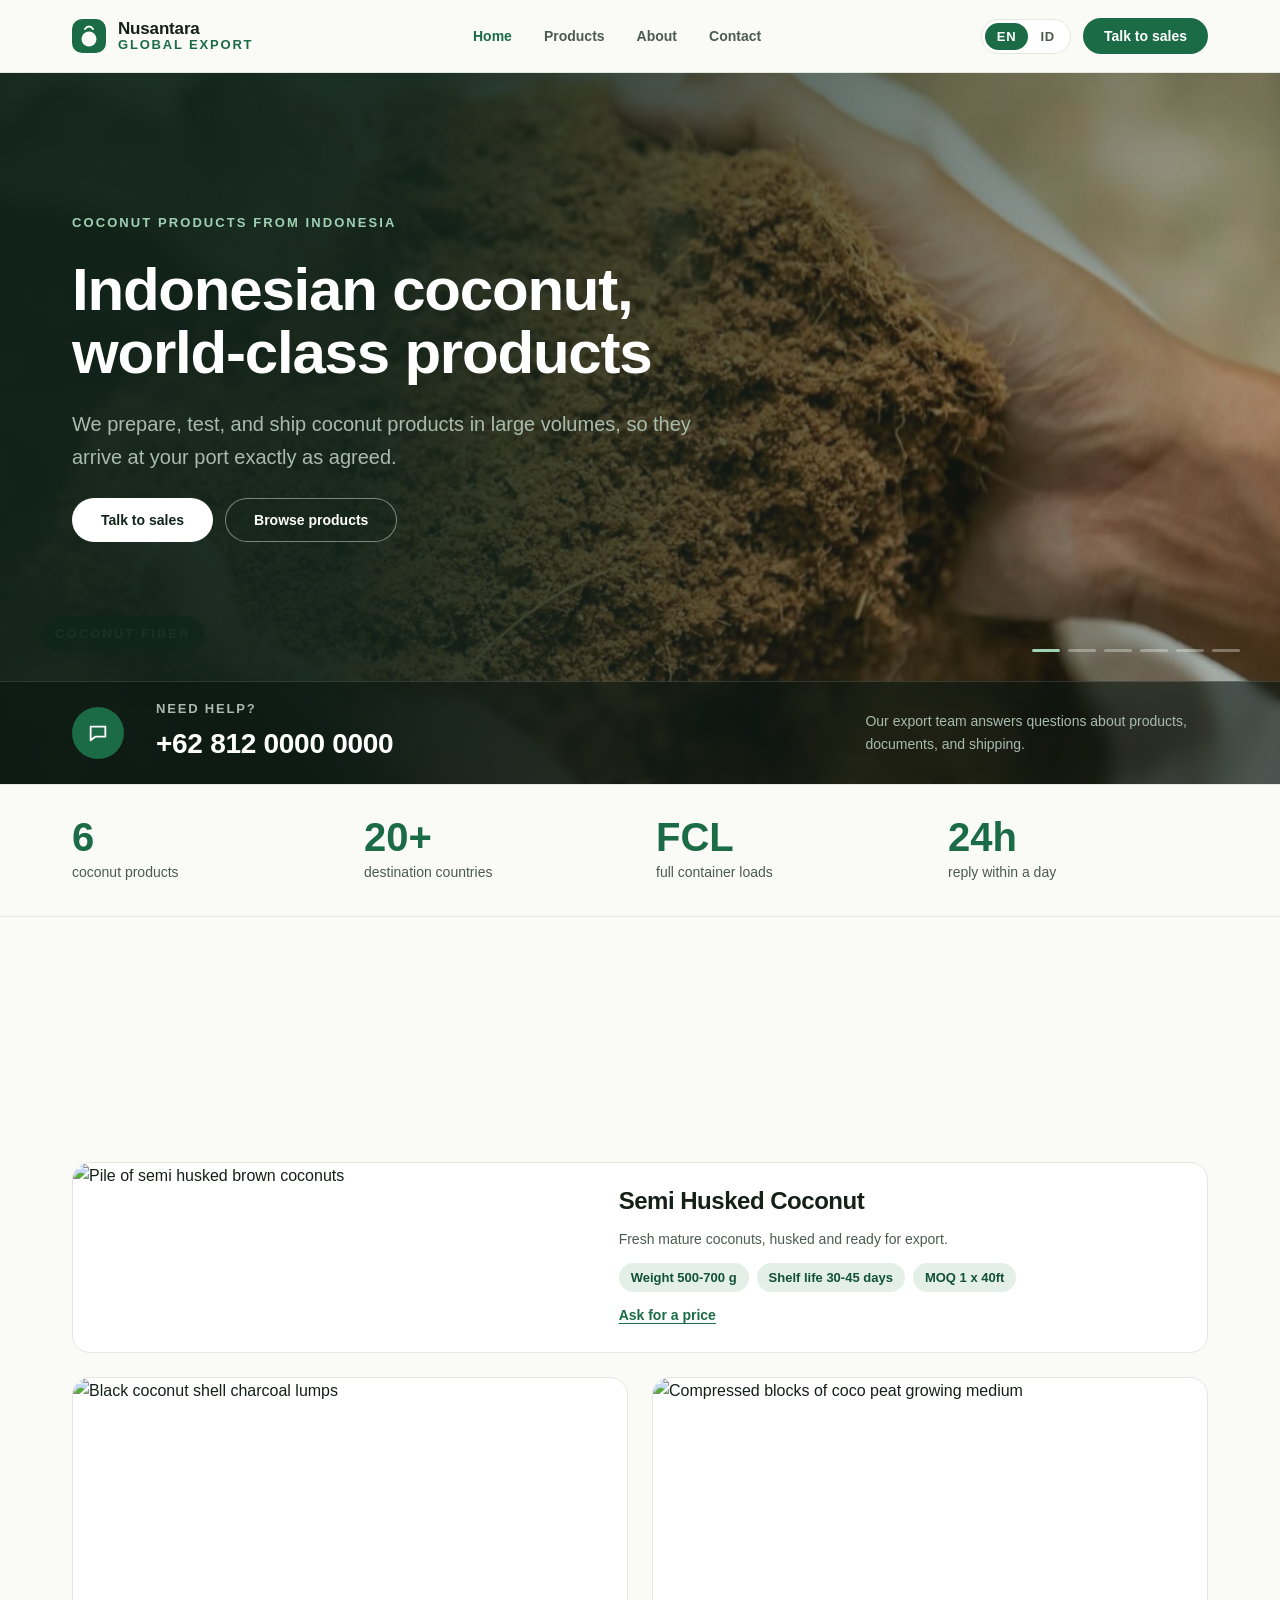
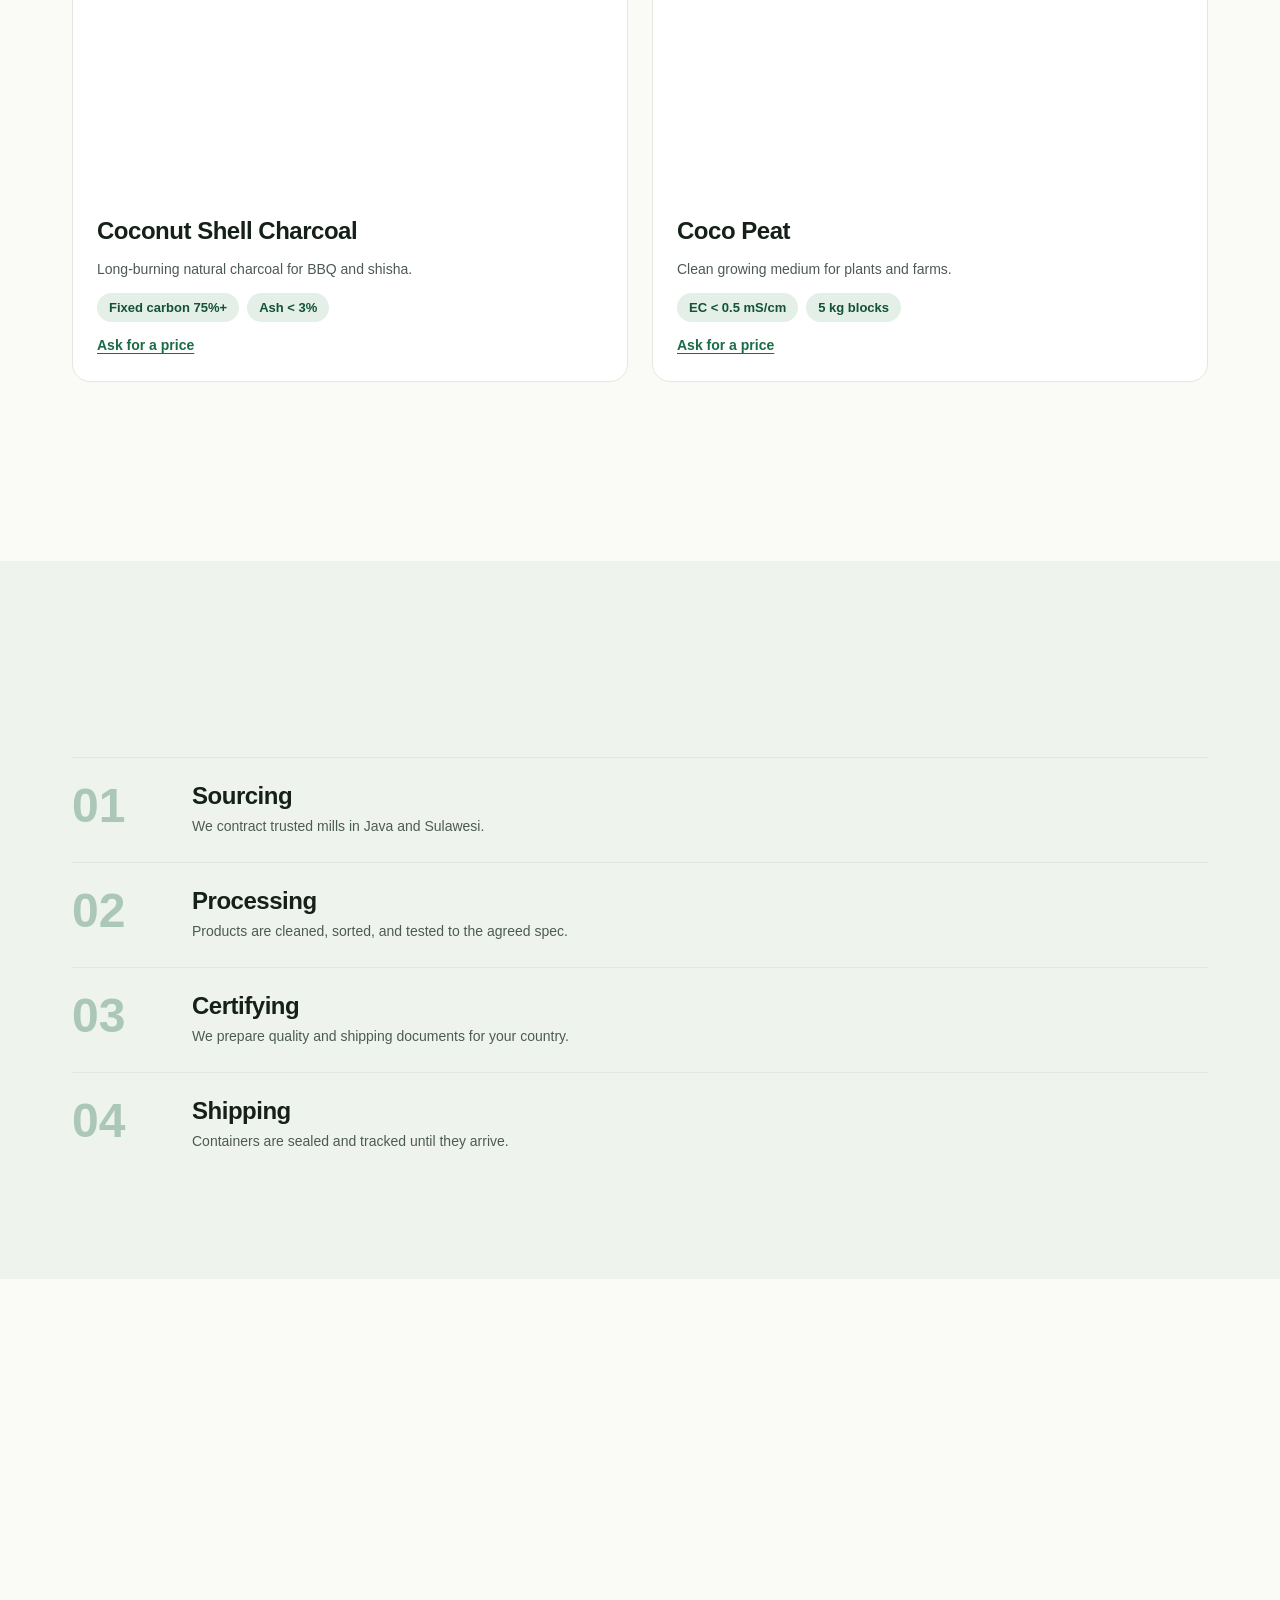
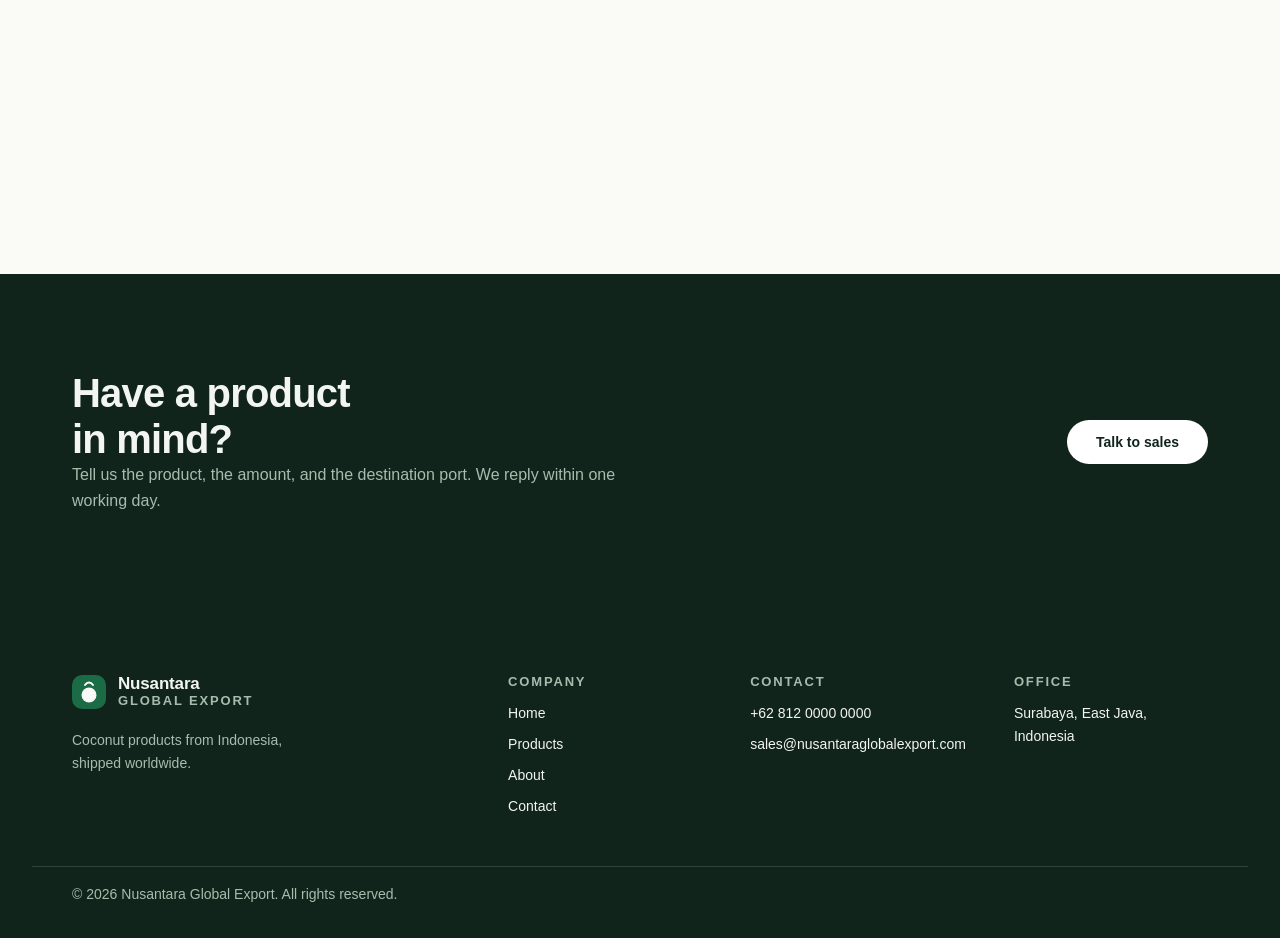
==== index.html @ faa7cdc7 "Initial commit: Nusantara Global Export company profile website" ====
<!DOCTYPE html>
<html lang="en">
<head>
  <meta charset="UTF-8">
  <meta name="viewport" content="width=device-width, initial-scale=1">
  <meta http-equiv="Content-Security-Policy" content="default-src 'self'; script-src 'self'; style-src 'self' https://fonts.googleapis.com; font-src https://fonts.gstatic.com; img-src 'self' https://picsum.photos https://fastly.picsum.photos data:; connect-src 'none'; object-src 'none'; base-uri 'self'; form-action 'self' https://wa.me">
  <meta name="description" content="Coconut products from Indonesia: semi husked coconut, mature coconut, copra, shell charcoal, coco peat, and coco fiber. Complete export documents, shipped worldwide.">
  <meta name="theme-color" content="#FAFAF7">
  <meta property="og:title" content="Nusantara Global Export">
  <meta property="og:description" content="Indonesian coconut products, exported at industrial scale.">
  <meta property="og:type" content="website">
  <!-- TODO: ganti domain asli saat go-live -->
  <link rel="canonical" href="https://www.nusantaraglobalexport.com/">
  <link rel="icon" type="image/svg+xml" href="assets/favicon.svg">
  <link rel="preconnect" href="https://fonts.googleapis.com">
  <link rel="preconnect" href="https://fonts.gstatic.com" crossorigin>
  <!-- TODO: self-host font untuk produksi komersial -->
  <link rel="stylesheet" href="https://fonts.googleapis.com/css2?family=Manrope:wght@400;500;600;700&family=Outfit:wght@600;700&display=swap">
  <link rel="stylesheet" href="css/style.css">
  <title>Nusantara Global Export - Coconut Products, Exported at Scale</title>
  <script defer src="js/hero-slideshow.js"></script>
</head>
<body data-page="index">
  <a class="skip-link" href="#main" data-i18n="nav.skip">Skip to content</a>

  <header class="site-header">
    <div class="container site-header__inner">
      <a class="brand" href="index.html" aria-label="Nusantara Global Export, home">
        <svg class="brand__mark" width="34" height="34" viewBox="0 0 34 34" fill="none" aria-hidden="true" focusable="false">
          <rect width="34" height="34" rx="10" fill="#1B6B47"/>
          <circle cx="17" cy="20" r="7.5" fill="#FAFAF7"/>
          <path d="M13 10c2.2-3.2 5.8-3.2 8 0" stroke="#FAFAF7" stroke-width="2" stroke-linecap="round"/>
        </svg>
        <span class="brand__name">Nusantara<span>Global Export</span></span>
      </a>

      <nav class="site-nav" aria-label="Main">
        <ul class="site-nav__list" role="list">
          <li><a class="site-nav__link" href="index.html" aria-current="page" data-i18n="nav.home">Home</a></li>
          <li><a class="site-nav__link" href="products.html" data-i18n="nav.products">Products</a></li>
          <li><a class="site-nav__link" href="about.html" data-i18n="nav.about">About</a></li>
          <li><a class="site-nav__link" href="contact.html" data-i18n="nav.contact">Contact</a></li>
        </ul>
      </nav>

      <div class="site-header__actions">
        <div class="lang-toggle" role="group" data-i18n-attr="aria-label:nav.langLabel" aria-label="Switch language">
          <button type="button" class="lang-toggle__btn" data-lang="en" lang="en" aria-pressed="true">EN</button>
          <button type="button" class="lang-toggle__btn" data-lang="id" lang="id" aria-pressed="false">ID</button>
        </div>
        <!-- TODO: ganti nomor WhatsApp asli, termasuk di js/main.js (WA_NUMBER) -->
        <a class="btn btn--primary btn--small site-header__cta" href="https://wa.me/6281200000000?text=Hello%20Nusantara%20Global%20Export%2C%20I%20would%20like%20to%20discuss%20a%20bulk%20order." target="_blank" rel="noopener noreferrer" data-i18n="nav.cta">Talk to sales</a>
        <button type="button" class="nav-toggle" aria-expanded="false" aria-controls="mobile-nav">
          <span class="visually-hidden">Menu</span>
          <span class="nav-toggle__bar" aria-hidden="true"></span>
          <span class="nav-toggle__bar" aria-hidden="true"></span>
          <span class="nav-toggle__bar" aria-hidden="true"></span>
        </button>
      </div>
    </div>

    <nav class="site-nav--mobile" id="mobile-nav" aria-label="Main">
      <div class="container">
        <ul class="site-nav__list" role="list">
          <li><a class="site-nav__link" href="index.html" aria-current="page" data-i18n="nav.home">Home</a></li>
          <li><a class="site-nav__link" href="products.html" data-i18n="nav.products">Products</a></li>
          <li><a class="site-nav__link" href="about.html" data-i18n="nav.about">About</a></li>
          <li><a class="site-nav__link" href="contact.html" data-i18n="nav.contact">Contact</a></li>
        </ul>
        <a class="btn btn--primary" href="https://wa.me/6281200000000?text=Hello%20Nusantara%20Global%20Export%2C%20I%20would%20like%20to%20discuss%20a%20bulk%20order." target="_blank" rel="noopener noreferrer" data-i18n="nav.cta">Talk to sales</a>
      </div>
    </nav>
  </header>

  <main id="main">
    <section class="hero hero--dark">
      <div class="hero__slideshow" aria-roledescription="carousel" aria-label="Product showcase">
        <div class="hero__slideshow-track">
          <div class="hero__slide is-active" role="group" aria-roledescription="slide" aria-label="1 of 6">
            <img src="assets/hero/slide-1-cocofiber.jpg" width="1600" height="900" alt="Coconut fiber held in two hands" fetchpriority="high" decoding="async">
            <span class="hero__slide-caption" data-i18n="home.hero.slide1Caption">Coconut fiber</span>
          </div>
          <div class="hero__slide" role="group" aria-roledescription="slide" aria-label="2 of 6" aria-hidden="true">
            <img src="assets/hero/slide-2-bales.jpg" width="1600" height="900" alt="Bales of coconut fiber stacked" loading="lazy" decoding="async">
            <span class="hero__slide-caption" data-i18n="home.hero.slide2Caption">Coco fiber bales</span>
          </div>
          <div class="hero__slide" role="group" aria-roledescription="slide" aria-label="3 of 6" aria-hidden="true">
            <img src="assets/hero/slide-3-charcoal.jpg" width="1600" height="900" alt="Coconut shell charcoal pieces" loading="lazy" decoding="async">
            <span class="hero__slide-caption" data-i18n="home.hero.slide3Caption">Shell charcoal</span>
          </div>
          <div class="hero__slide" role="group" aria-roledescription="slide" aria-label="4 of 6" aria-hidden="true">
            <img src="assets/hero/slide-4-semi-husked.jpg" width="1600" height="900" alt="Semi husked coconuts in a pile" loading="lazy" decoding="async">
            <span class="hero__slide-caption" data-i18n="home.hero.slide4Caption">Semi husked coconut</span>
          </div>
          <div class="hero__slide" role="group" aria-roledescription="slide" aria-label="5 of 6" aria-hidden="true">
            <img src="assets/hero/slide-5-mature.jpg" width="1600" height="900" alt="Whole mature coconuts on a beach" loading="lazy" decoding="async">
            <span class="hero__slide-caption" data-i18n="home.hero.slide5Caption">Mature coconut</span>
          </div>
          <div class="hero__slide" role="group" aria-roledescription="slide" aria-label="6 of 6" aria-hidden="true">
            <img src="assets/hero/slide-6-copra.jpg" width="1600" height="900" alt="Copra, dried coconut meat" loading="lazy" decoding="async">
            <span class="hero__slide-caption" data-i18n="home.hero.slide6Caption">Copra</span>
          </div>
        </div>
        <div class="hero__slideshow-dots" role="tablist" aria-label="Choose slide">
          <button type="button" class="hero__dot is-active" role="tab" aria-selected="true" aria-label="Slide 1"></button>
          <button type="button" class="hero__dot" role="tab" aria-selected="false" aria-label="Slide 2"></button>
          <button type="button" class="hero__dot" role="tab" aria-selected="false" aria-label="Slide 3"></button>
          <button type="button" class="hero__dot" role="tab" aria-selected="false" aria-label="Slide 4"></button>
          <button type="button" class="hero__dot" role="tab" aria-selected="false" aria-label="Slide 5"></button>
          <button type="button" class="hero__dot" role="tab" aria-selected="false" aria-label="Slide 6"></button>
        </div>
      </div>
      <div class="container hero__inner">
        <div class="hero__content reveal">
          <p class="eyebrow" data-i18n="home.hero.eyebrow">Coconut products from Indonesia</p>
          <h1 class="hero__title" data-i18n="home.hero.h1">Indonesian coconut, world-class products</h1>
          <p class="hero__lead" data-i18n="home.hero.sub">We prepare, test, and ship coconut products in large volumes, so they arrive at your port exactly as agreed.</p>
          <div class="hero__actions">
            <!-- TODO: ganti nomor WhatsApp asli, termasuk di js/main.js (WA_NUMBER) -->
            <a class="btn btn--light" href="https://wa.me/6281200000000?text=Hello%20Nusantara%20Global%20Export%2C%20I%20would%20like%20to%20discuss%20a%20bulk%20order." target="_blank" rel="noopener noreferrer" data-i18n="home.hero.ctaPrimary">Talk to sales</a>
            <a class="btn btn--ghost-band" href="products.html" data-i18n="home.hero.ctaSecondary">Browse products</a>
          </div>
        </div>
      </div>
      <div class="hero__support">
        <div class="container hero__support-inner">
          <span class="hero__support-icon" aria-hidden="true">
            <svg width="22" height="22" viewBox="0 0 24 24" fill="none" focusable="false"><path d="M4 5h16v11H9l-5 4V5z" stroke="currentColor" stroke-width="2" stroke-linejoin="round"/></svg>
          </span>
          <div class="hero__support-contact">
            <span class="hero__support-label" data-i18n="home.support.label">Need help?</span>
            <!-- TODO: nomor WhatsApp asli -->
            <a class="hero__support-number" href="https://wa.me/6281200000000" target="_blank" rel="noopener noreferrer">+62 812 0000 0000</a>
          </div>
          <p class="hero__support-desc" data-i18n="home.support.desc">Our export team answers questions about products, documents, and shipping.</p>
        </div>
      </div>
    </section>

    <section class="proof" aria-label="Company snapshot">
      <div class="container">
        <!-- mock: semua angka di bawah adalah placeholder, ganti dengan data asli -->
        <div class="proof__grid reveal-group">
          <div class="proof__item">
            <span class="proof__value" data-i18n="home.proof.value1">6</span>
            <span class="proof__label" data-i18n="home.proof.label1">coconut products</span>
          </div>
          <div class="proof__item">
            <span class="proof__value" data-i18n="home.proof.value2">20+</span>
            <span class="proof__label" data-i18n="home.proof.label2">destination countries</span>
          </div>
          <div class="proof__item">
            <span class="proof__value" data-i18n="home.proof.value3">FCL</span>
            <span class="proof__label" data-i18n="home.proof.label3">full container loads</span>
          </div>
          <div class="proof__item">
            <span class="proof__value" data-i18n="home.proof.value4">24h</span>
            <span class="proof__label" data-i18n="home.proof.label4">reply within a day</span>
          </div>
        </div>
      </div>
    </section>

    <section class="section">
      <div class="container">
        <div class="section__head reveal">
          <h2 data-i18n="home.products.h2">What we ship</h2>
          <p class="section__body" data-i18n="home.products.body">Six products today. More crops will follow as we onboard trusted suppliers.</p>
        </div>
        <div class="product-grid reveal-group">
          <article class="product-card product-card--feature">
            <!-- TODO: foto asli kelapa semi husked -->
            <img class="product-card__media" src="https://picsum.photos/seed/nusantara-semi-husked/1200/800" width="1200" height="800" alt="Pile of semi husked brown coconuts" loading="lazy" decoding="async">
            <div class="product-card__body">
              <h3 data-i18n="products.semihusk.name">Semi Husked Coconut</h3>
              <p class="product-card__desc" data-i18n="products.semihusk.desc">Fresh mature coconuts, husked and ready for export.</p>
              <ul class="product-card__specs" role="list">
                <li class="chip">Weight 500-700 g</li>
                <li class="chip">Shelf life 30-45 days</li>
                <!-- mock: MOQ placeholder -->
                <li class="chip">MOQ 1 x 40ft</li>
              </ul>
              <a class="product-card__link" href="contact.html?product=Semi%20Husked%20Coconut" data-i18n="products.card.cta">Ask for a price</a>
            </div>
          </article>

          <article class="product-card">
            <!-- TODO: foto asli arang batok kelapa -->
            <img class="product-card__media" src="https://picsum.photos/seed/nusantara-charcoal/800/600" width="800" height="600" alt="Black coconut shell charcoal lumps" loading="lazy" decoding="async">
            <div class="product-card__body">
              <h3 data-i18n="products.charcoal.name">Coconut Shell Charcoal</h3>
              <p class="product-card__desc" data-i18n="products.charcoal.desc">Long-burning natural charcoal for BBQ and shisha.</p>
              <ul class="product-card__specs" role="list">
                <li class="chip">Fixed carbon 75%+</li>
                <li class="chip">Ash &lt; 3%</li>
              </ul>
              <a class="product-card__link" href="contact.html?product=Coconut%20Shell%20Charcoal" data-i18n="products.card.cta">Ask for a price</a>
            </div>
          </article>

          <article class="product-card">
            <!-- TODO: foto asli coco peat -->
            <img class="product-card__media" src="https://picsum.photos/seed/nusantara-cocopeat/800/600" width="800" height="600" alt="Compressed blocks of coco peat growing medium" loading="lazy" decoding="async">
            <div class="product-card__body">
              <h3 data-i18n="products.cocopeat.name">Coco Peat</h3>
              <p class="product-card__desc" data-i18n="products.cocopeat.desc">Clean growing medium for plants and farms.</p>
              <ul class="product-card__specs" role="list">
                <li class="chip">EC &lt; 0.5 mS/cm</li>
                <li class="chip">5 kg blocks</li>
              </ul>
              <a class="product-card__link" href="contact.html?product=Coco%20Peat" data-i18n="products.card.cta">Ask for a price</a>
            </div>
          </article>
        </div>
        <div class="section__foot reveal">
          <a class="btn btn--ghost" href="products.html" data-i18n="home.products.link">See full catalog</a>
        </div>
      </div>
    </section>

    <section class="section section--tint">
      <div class="container">
        <div class="section__head reveal">
          <h2 data-i18n="home.process.h2">How your order reaches you</h2>
        </div>
        <ol class="steps reveal-group" role="list">
          <li class="steps__item">
            <span class="steps__num" aria-hidden="true">01</span>
            <div>
              <h3 class="steps__title" data-i18n="home.process.s1t">Sourcing</h3>
              <p class="steps__desc" data-i18n="home.process.s1d">We contract trusted mills in Java and Sulawesi.</p>
            </div>
          </li>
          <li class="steps__item">
            <span class="steps__num" aria-hidden="true">02</span>
            <div>
              <h3 class="steps__title" data-i18n="home.process.s2t">Processing</h3>
              <p class="steps__desc" data-i18n="home.process.s2d">Products are cleaned, sorted, and tested to the agreed spec.</p>
            </div>
          </li>
          <li class="steps__item">
            <span class="steps__num" aria-hidden="true">03</span>
            <div>
              <h3 class="steps__title" data-i18n="home.process.s3t">Certifying</h3>
              <p class="steps__desc" data-i18n="home.process.s3d">We prepare quality and shipping documents for your country.</p>
            </div>
          </li>
          <li class="steps__item">
            <span class="steps__num" aria-hidden="true">04</span>
            <div>
              <h3 class="steps__title" data-i18n="home.process.s4t">Shipping</h3>
              <p class="steps__desc" data-i18n="home.process.s4d">Containers are sealed and tracked until they arrive.</p>
            </div>
          </li>
        </ol>
      </div>
    </section>

    <section class="section">
      <div class="container split">
        <div class="split__content reveal">
          <h2 data-i18n="home.quality.h2">Quality you can check</h2>
          <p class="section__body" data-i18n="home.quality.body">Every shipment comes with a test certificate. You may send an inspector, such as SGS, before we load.</p>
          <ul class="checklist" role="list">
            <li class="checklist__item">
              <svg class="checklist__icon" width="18" height="18" viewBox="0 0 20 20" fill="none" aria-hidden="true" focusable="false"><path d="M4 10.5l4 4 8-9" stroke="currentColor" stroke-width="2" stroke-linecap="round" stroke-linejoin="round"/></svg>
              <span data-i18n="home.quality.c1">Test certificate for every shipment</span>
            </li>
            <li class="checklist__item">
              <svg class="checklist__icon" width="18" height="18" viewBox="0 0 20 20" fill="none" aria-hidden="true" focusable="false"><path d="M4 10.5l4 4 8-9" stroke="currentColor" stroke-width="2" stroke-linecap="round" stroke-linejoin="round"/></svg>
              <span data-i18n="home.quality.c2">Complete shipping documents</span>
            </li>
            <li class="checklist__item">
              <svg class="checklist__icon" width="18" height="18" viewBox="0 0 20 20" fill="none" aria-hidden="true" focusable="false"><path d="M4 10.5l4 4 8-9" stroke="currentColor" stroke-width="2" stroke-linecap="round" stroke-linejoin="round"/></svg>
              <span data-i18n="home.quality.c3">Inspection before loading, if you want it</span>
            </li>
            <li class="checklist__item">
              <svg class="checklist__icon" width="18" height="18" viewBox="0 0 20 20" fill="none" aria-hidden="true" focusable="false"><path d="M4 10.5l4 4 8-9" stroke="currentColor" stroke-width="2" stroke-linecap="round" stroke-linejoin="round"/></svg>
              <span data-i18n="home.quality.c4">Help with HS code (customs code)</span>
            </li>
          </ul>
        </div>
        <div class="split__media reveal">
          <!-- TODO: foto asli proses quality control / lab -->
          <img src="https://picsum.photos/seed/nusantara-quality/1200/900" width="1200" height="900" alt="Inspector checking product quality before loading" loading="lazy" decoding="async">
        </div>
      </div>
    </section>

    <section class="cta-band" aria-labelledby="cta-title">
      <div class="container cta-band__inner">
        <div>
          <h2 id="cta-title" data-i18n="cta.h2">Have a product in mind?</h2>
          <p data-i18n="cta.body">Tell us the product, the amount, and the destination port. We reply within one working day.</p>
        </div>
        <a class="btn btn--light" href="https://wa.me/6281200000000?text=Hello%20Nusantara%20Global%20Export%2C%20I%20would%20like%20to%20discuss%20a%20bulk%20order." target="_blank" rel="noopener noreferrer" data-i18n="cta.button">Talk to sales</a>
      </div>
    </section>
  </main>

  <footer class="site-footer">
    <div class="container site-footer__grid">
      <div class="site-footer__brand">
        <a class="brand" href="index.html" aria-label="Nusantara Global Export, home">
          <svg class="brand__mark" width="34" height="34" viewBox="0 0 34 34" fill="none" aria-hidden="true" focusable="false">
            <rect width="34" height="34" rx="10" fill="#1B6B47"/>
            <circle cx="17" cy="20" r="7.5" fill="#FAFAF7"/>
            <path d="M13 10c2.2-3.2 5.8-3.2 8 0" stroke="#FAFAF7" stroke-width="2" stroke-linecap="round"/>
          </svg>
          <span class="brand__name">Nusantara<span>Global Export</span></span>
        </a>
        <p data-i18n="footer.tagline">Coconut products from Indonesia, shipped worldwide.</p>
      </div>
      <nav aria-labelledby="footer-company">
        <h2 class="site-footer__title" id="footer-company" data-i18n="footer.company">Company</h2>
        <ul class="site-footer__list" role="list">
          <li><a href="index.html" data-i18n="nav.home">Home</a></li>
          <li><a href="products.html" data-i18n="nav.products">Products</a></li>
          <li><a href="about.html" data-i18n="nav.about">About</a></li>
          <li><a href="contact.html" data-i18n="nav.contact">Contact</a></li>
        </ul>
      </nav>
      <div>
        <h2 class="site-footer__title" id="footer-contact" data-i18n="footer.contact">Contact</h2>
        <ul class="site-footer__list" role="list">
          <li><a href="https://wa.me/6281200000000" target="_blank" rel="noopener noreferrer">+62 812 0000 0000</a></li>
          <li><a href="mailto:sales@nusantaraglobalexport.com">sales@nusantaraglobalexport.com</a></li>
        </ul>
      </div>
      <div>
        <h2 class="site-footer__title" id="footer-office" data-i18n="footer.office">Office</h2>
        <ul class="site-footer__list" role="list">
          <li data-i18n="footer.address">Surabaya, East Java, Indonesia</li>
        </ul>
      </div>
    </div>
    <div class="container site-footer__bottom">
      <p>&copy; <span id="footer-year">2026</span> Nusantara Global Export. <span data-i18n="footer.rights">All rights reserved.</span></p>
    </div>
  </footer>

  <script src="js/lang.js" defer></script>
  <script src="js/main.js" defer></script>
</body>
</html>
---- css/style.css ----
/* ==========================================================================
   Nusantara Global Export - style.css
   Design system: lihat DESIGN.md. Mobile-first, satu token source of truth.
   ========================================================================== */

/* --------------------------------------------------------------------------
   1. Design tokens
   -------------------------------------------------------------------------- */
:root {
  /* Color (DESIGN.md bagian 2) */
  --color-bg: #FAFAF7;
  --color-surface: #FFFFFF;
  --color-surface-2: #EFF3ED;
  --color-ink: #152019;
  --color-ink-2: #4C5B52;
  --color-line: #E2E8DF;
  --color-accent: #1B6B47;
  --color-accent-strong: #12513A;
  --color-accent-soft: #E3EFE7;
  --color-band: #10241B;
  --color-band-ink: #F2F5F0;
  --color-band-muted: #A8BCAE;
  --color-error: #B3382C;
  --color-accent-on-dark: #9FD1B4; /* aksen di atas latar gelap (eyebrow, hover) */

  /* Typography scale */
  --font-display: "Outfit", "Segoe UI", sans-serif;
  --font-body: "Manrope", "Segoe UI", sans-serif;
  --text-display: clamp(2.3rem, 4.6vw + 1rem, 3.75rem);
  --text-h2: clamp(1.75rem, 2.6vw + 1rem, 2.5rem);
  --text-h3: clamp(1.25rem, 1vw + 1rem, 1.5rem);
  --text-lead: clamp(1.0625rem, 0.4vw + 1rem, 1.25rem);
  --text-body: 1rem;
  --text-small: 0.875rem;
  --text-micro: 0.8125rem;

  /* Spacing scale (4px base) */
  --space-1: 0.25rem;
  --space-2: 0.5rem;
  --space-3: 0.75rem;
  --space-4: 1rem;
  --space-5: 1.5rem;
  --space-6: 2rem;
  --space-7: 3rem;
  --space-8: 4rem;
  --space-9: 6rem;
  --space-10: 8rem;

  /* Shape lock */
  --radius-pill: 999px;
  --radius-card: 18px;
  --radius-input: 12px;

  /* Elevation (tint hijau, bukan hitam) */
  --shadow-card: 0 12px 32px -16px rgba(21, 32, 25, 0.18);
  --shadow-card-hover: 0 20px 44px -18px rgba(21, 32, 25, 0.26);

  /* Motion */
  --ease-out: cubic-bezier(0.16, 1, 0.3, 1);
  --dur-fast: 200ms;
  --dur-med: 420ms;

  /* Layout */
  --container: 76rem;
  --gutter: clamp(1.25rem, 4vw, 2.5rem);
  --section-y: clamp(4rem, 8vw, 7.5rem);
  --header-h: 4.5rem;

  /* Focus */
  --focus-ring: 2px solid var(--color-accent);
}

/* --------------------------------------------------------------------------
   2. Reset & base
   -------------------------------------------------------------------------- */
*,
*::before,
*::after {
  box-sizing: border-box;
}

* {
  margin: 0;
}

html {
  scroll-behavior: smooth;
  -webkit-text-size-adjust: 100%;
}

body {
  font-family: var(--font-body);
  font-size: var(--text-body);
  line-height: 1.65;
  color: var(--color-ink);
  background-color: var(--color-bg);
  -webkit-font-smoothing: antialiased;
}

img,
svg,
video {
  display: block;
  max-width: 100%;
  height: auto;
}

h1,
h2,
h3 {
  font-family: var(--font-display);
  letter-spacing: -0.02em;
  text-wrap: balance;
}

h1 {
  font-size: var(--text-display);
  font-weight: 700;
  line-height: 1.05;
}

h2 {
  font-size: var(--text-h2);
  font-weight: 600;
  line-height: 1.15;
}

h3 {
  font-size: var(--text-h3);
  font-weight: 600;
  line-height: 1.2;
}

p {
  max-width: 62ch;
}

a {
  color: var(--color-accent);
  text-decoration-thickness: 1px;
  text-underline-offset: 3px;
}

a:hover {
  color: var(--color-accent-strong);
}

ul[role="list"],
ol[role="list"] {
  list-style: none;
  padding: 0;
}

:focus-visible {
  outline: var(--focus-ring);
  outline-offset: 2px;
  border-radius: 2px;
}

::selection {
  background-color: var(--color-accent-soft);
}

.skip-link {
  position: absolute;
  top: -100%;
  left: var(--space-4);
  z-index: 100;
  padding: var(--space-2) var(--space-4);
  border-radius: var(--radius-pill);
  background-color: var(--color-accent);
  color: #FFFFFF;
  font-weight: 600;
  text-decoration: none;
}

.skip-link:focus-visible {
  top: var(--space-2);
}

.visually-hidden {
  position: absolute;
  width: 1px;
  height: 1px;
  padding: 0;
  margin: -1px;
  overflow: hidden;
  clip: rect(0 0 0 0);
  white-space: nowrap;
  border: 0;
}

/* --------------------------------------------------------------------------
   3. Layout primitives
   -------------------------------------------------------------------------- */
.container {
  width: 100%;
  max-width: var(--container);
  margin-inline: auto;
  padding-inline: var(--gutter);
}

.section {
  padding-block: var(--section-y);
}

.section--tint {
  background-color: var(--color-surface-2);
}

.section__head {
  display: grid;
  gap: var(--space-4);
  margin-bottom: var(--space-7);
}

.section__body {
  font-size: var(--text-lead);
  color: var(--color-ink-2);
}

.eyebrow {
  font-size: var(--text-micro);
  font-weight: 700;
  letter-spacing: 0.16em;
  text-transform: uppercase;
  color: var(--color-accent);
}

/* --------------------------------------------------------------------------
   3b. Layout utilitas tambahan
   -------------------------------------------------------------------------- */
.page-head {
  padding-block: clamp(3rem, 6vw, 5rem) 0;
}

.section__foot {
  margin-top: var(--space-6);
}

.form-actions {
  display: flex;
  margin-top: var(--space-5);
}

/* Header CTA disembunyikan di layar sempit (sudah ada di panel menu mobile).
   Spesifisitas dua kelas untuk mengungguli aturan .btn yang muncul lebih akhir. */
@media (max-width: 820px) {
  .site-header .site-header__cta {
    display: none;
  }
}

/* Brand di atas band gelap memakai warna terang */
.site-footer .brand {
  color: var(--color-band-ink);
}

.site-footer .brand__name span {
  color: var(--color-band-muted);
}

/* --------------------------------------------------------------------------
   4. Buttons
   -------------------------------------------------------------------------- */
.btn {
  display: inline-flex;
  align-items: center;
  justify-content: center;
  gap: var(--space-2);
  padding: 0.875rem 1.75rem;
  border: 1px solid transparent;
  border-radius: var(--radius-pill);
  font-family: var(--font-body);
  font-size: var(--text-small);
  font-weight: 700;
  line-height: 1;
  text-decoration: none;
  cursor: pointer;
  transition: background-color var(--dur-fast) var(--ease-out),
    color var(--dur-fast) var(--ease-out),
    border-color var(--dur-fast) var(--ease-out),
    transform var(--dur-fast) var(--ease-out),
    box-shadow var(--dur-fast) var(--ease-out);
  white-space: nowrap;
}

.btn:active {
  transform: scale(0.98);
}

.btn--primary {
  background-color: var(--color-accent);
  color: #FFFFFF;
}

.btn--primary:hover {
  background-color: var(--color-accent-strong);
  color: #FFFFFF;
}

.btn--ghost {
  border-color: var(--color-line);
  color: var(--color-ink);
  background-color: transparent;
}

.btn--ghost:hover {
  border-color: var(--color-accent);
  color: var(--color-accent-strong);
}

.btn--light {
  background-color: #FFFFFF;
  color: var(--color-band);
}

.btn--light:hover {
  background-color: var(--color-accent-soft);
  color: var(--color-band);
}

.btn--ghost-band {
  border-color: rgba(242, 245, 240, 0.45);
  background-color: rgba(16, 36, 27, 0.25);
  color: #FFFFFF;
}

.btn--ghost-band:hover {
  border-color: #FFFFFF;
  color: #FFFFFF;
}

.btn--small {
  padding: 0.625rem 1.25rem;
}

.btn[disabled] {
  opacity: 0.6;
  cursor: wait;
}

/* --------------------------------------------------------------------------
   5. Header & navigation
   -------------------------------------------------------------------------- */
.site-header {
  position: sticky;
  top: 0;
  z-index: 20;
  min-height: var(--header-h);
  background-color: rgba(250, 250, 247, 0.92);
  -webkit-backdrop-filter: blur(8px);
  backdrop-filter: blur(8px);
  border-bottom: 1px solid var(--color-line);
}

.site-header__inner {
  display: flex;
  align-items: center;
  justify-content: space-between;
  gap: var(--space-4);
  min-height: var(--header-h);
}

.brand {
  display: inline-flex;
  align-items: center;
  gap: var(--space-3);
  text-decoration: none;
  color: var(--color-ink);
}

.brand__mark {
  flex: none;
}

.brand__name {
  font-family: var(--font-display);
  font-size: 1.0625rem;
  font-weight: 700;
  line-height: 1.1;
  letter-spacing: -0.01em;
  white-space: nowrap; /* cegah nama brand patah 3 baris di layar sempit */
}

.brand__name span {
  display: block;
  font-size: var(--text-micro);
  font-weight: 600;
  letter-spacing: 0.14em;
  text-transform: uppercase;
  color: var(--color-accent);
}

.site-nav {
  display: none;
}

.site-nav__list {
  display: flex;
  align-items: center;
  gap: var(--space-6);
}

.site-nav__link {
  font-size: var(--text-small);
  font-weight: 600;
  color: var(--color-ink-2);
  text-decoration: none;
  transition: color var(--dur-fast) var(--ease-out);
}

.site-nav__link:hover {
  color: var(--color-ink);
}

.site-nav__link[aria-current="page"] {
  color: var(--color-accent);
}

.site-header__actions {
  display: flex;
  align-items: center;
  gap: var(--space-3);
}

.nav-toggle {
  display: inline-flex;
  flex-direction: column;
  justify-content: center;
  gap: 5px;
  width: 2.75rem;
  height: 2.75rem;
  padding: 0.75rem;
  border: 1px solid var(--color-line);
  border-radius: var(--radius-pill);
  background-color: var(--color-surface);
  cursor: pointer;
}

.nav-toggle__bar {
  width: 100%;
  height: 2px;
  border-radius: 2px;
  background-color: var(--color-ink);
  transition: transform var(--dur-fast) var(--ease-out),
    opacity var(--dur-fast) var(--ease-out);
}

.nav-toggle[aria-expanded="true"] .nav-toggle__bar:nth-child(1) {
  transform: translateY(7px) rotate(45deg);
}

.nav-toggle[aria-expanded="true"] .nav-toggle__bar:nth-child(2) {
  opacity: 0;
}

.nav-toggle[aria-expanded="true"] .nav-toggle__bar:nth-child(3) {
  transform: translateY(-7px) rotate(-45deg);
}

/* Language toggle */
.lang-toggle {
  display: inline-flex;
  padding: 3px;
  border: 1px solid var(--color-line);
  border-radius: var(--radius-pill);
  background-color: var(--color-surface);
}

.lang-toggle__btn {
  padding: 0.375rem 0.75rem;
  border: 0;
  border-radius: var(--radius-pill);
  background-color: transparent;
  font-family: var(--font-body);
  font-size: var(--text-micro);
  font-weight: 700;
  letter-spacing: 0.06em;
  color: var(--color-ink-2);
  cursor: pointer;
  transition: background-color var(--dur-fast) var(--ease-out),
    color var(--dur-fast) var(--ease-out);
}

.lang-toggle__btn[aria-pressed="true"] {
  background-color: var(--color-accent);
  color: #FFFFFF;
}

/* Mobile nav panel */
.site-nav--mobile {
  display: none;
  border-top: 1px solid var(--color-line);
  background-color: var(--color-surface);
}

.site-nav--mobile.is-open {
  display: block;
}

.site-nav--mobile .site-nav__list {
  flex-direction: column;
  align-items: stretch;
  gap: 0;
  padding-block: var(--space-2);
}

.site-nav--mobile .site-nav__link {
  display: block;
  padding: var(--space-3) 0;
  font-size: var(--text-body);
  border-bottom: 1px solid var(--color-line);
}

.site-nav--mobile .btn {
  margin-block: var(--space-4) var(--space-2);
  width: 100%;
}

@media (min-width: 821px) {
  .site-nav {
    display: block;
  }

  .nav-toggle {
    display: none;
  }

  /* Panel mobile tetap tersembunyi walau kelas .is-open tertinggal dari sesi sebelumnya */
  .site-nav--mobile,
  .site-nav--mobile.is-open {
    display: none;
  }
}

/* --------------------------------------------------------------------------
   6. Hero gelap full-bleed + strip support (referensi template webekspor)
   Satu-satunya transisi tema gelap-terang yang disengaja di halaman (DESIGN.md 4.11).
   -------------------------------------------------------------------------- */
.hero {
  position: relative;
  display: flex;
  flex-direction: column;
  background-color: var(--color-band);
  color: var(--color-band-ink);
  overflow: hidden;
  isolation: isolate;
}

.hero__bg {
  position: absolute;
  inset: 0;
  z-index: 0;
  background-color: var(--color-band);
  pointer-events: none;
}

.hero__bg img {
  width: 100%;
  height: 100%;
  object-fit: cover;
}

/* --------------------------------------------------------------------------
   Hero slideshow: 6 slide, Ken Burns zoom + crossfade.
   Overlay gradient dipindah ke .hero__slideshow::after agar kontras teks AA.
   z-index 1 supaya layer ini menjadi dasar, di atas .hero__bg tapi di bawah
   .hero__inner (z 1 di DOM belakangan) dan .hero__support (z 1).
   Caption + dots z-index tinggi agar tidak tertutup support strip.
   -------------------------------------------------------------------------- */
.hero__slideshow {
  position: absolute;
  inset: 0;
  z-index: 1;
  overflow: hidden;
}

.hero__slideshow-track {
  position: absolute;
  inset: 0;
}

.hero__slide {
  position: absolute;
  inset: 0;
  opacity: 0;
  transition: opacity 1200ms var(--ease-out);
  pointer-events: none;
}

.hero__slide.is-active {
  opacity: 1;
  pointer-events: auto;
  z-index: 1;
}

.hero__slide img {
  width: 100%;
  height: 100%;
  object-fit: cover;
  /* Ken Burns zoom: 11s per slide, lebih lama dari interval 5.5s,
     jadi zoom tidak restart dari 0 setiap pergantian */
  transform-origin: 55% 45%;
  animation: hero-kenburns 11s var(--ease-out) forwards;
  will-change: transform;
}

@keyframes hero-kenburns {
  from { transform: scale(1); }
  to   { transform: scale(1.08); }
}

/* Overlay hijau-hitam: sisi kiri paling pekat agar teks selalu kontras AA,
   sisi kanan lebih terbuka supaya foto tetap terlihat. Posisinya di slideshow. */
.hero__slideshow::after {
  content: "";
  position: absolute;
  inset: 0;
  z-index: 2;
  background: linear-gradient(
    100deg,
    rgba(16, 36, 27, 0.95) 30%,
    rgba(16, 36, 27, 0.62) 62%,
    rgba(16, 36, 27, 0.28)
  );
  pointer-events: none;
}

/* Caption pojok kiri-bawah, di atas support strip (strip setinggi ~7rem) */
.hero__slide-caption {
  position: absolute;
  left: clamp(1.25rem, 4vw, 2.5rem);
  bottom: 8.25rem;
  z-index: 4;
  padding: 6px 14px;
  font-family: var(--font-display);
  font-size: var(--text-micro);
  font-weight: 600;
  letter-spacing: 0.16em;
  text-transform: uppercase;
  color: #FFFFFF;
  background-color: rgba(16, 36, 27, 0.65);
  -webkit-backdrop-filter: blur(8px);
  backdrop-filter: blur(8px);
  border: 1px solid rgba(242, 245, 240, 0.18);
  border-radius: var(--radius-pill);
  opacity: 0;
  transform: translateY(8px);
  transition:
    opacity 600ms var(--ease-out) 400ms,
    transform 600ms var(--ease-out) 400ms;
  pointer-events: none;
}

.hero__slide.is-active .hero__slide-caption {
  opacity: 1;
  transform: translateY(0);
}

/* Dots di pojok kanan-bawah, sejajar dengan caption (di atas support strip) */
.hero__slideshow-dots {
  position: absolute;
  right: clamp(1.25rem, 4vw, 2.5rem);
  bottom: 8.25rem;
  z-index: 5;
  display: flex;
  gap: 8px;
}

.hero__dot {
  width: 28px;
  height: 3px;
  border: 0;
  padding: 0;
  border-radius: 2px;
  background-color: rgba(242, 245, 240, 0.35);
  cursor: pointer;
  transition: background-color var(--dur-fast) var(--ease-out);
}

.hero__dot:hover {
  background-color: rgba(242, 245, 240, 0.65);
}

.hero__dot.is-active {
  background-color: var(--color-accent-on-dark);
}

.hero__dot:focus-visible {
  outline: 2px solid var(--color-accent-on-dark);
  outline-offset: 3px;
}

@media (max-width: 480px) {
  .hero__slideshow-dots {
    display: none;
  }
}

@media (prefers-reduced-motion: reduce) {
  .hero__slide img {
    animation: none;
  }
  .hero__slide {
    transition: opacity 200ms linear;
  }
  .hero__slide-caption {
    transition: none;
  }
}

@media (hover: hover) {
  .hero__slideshow:hover .hero__slide img {
    animation-play-state: paused;
  }
}

.hero__inner {
  position: relative;
  z-index: 1;
  flex: 1;
  display: grid;
  align-content: center;
  min-height: 72vh; /* fallback browser lama */
  min-height: min(72dvh, 38rem);
  padding-block: var(--space-9);
}

.hero__content {
  display: grid;
  gap: var(--space-5);
  justify-items: start;
  max-width: 40rem;
}

.hero__title {
  color: #FFFFFF;
  max-width: 20ch;
}

.hero .eyebrow {
  color: var(--color-accent-on-dark);
}

.hero__lead {
  font-size: var(--text-lead);
  color: var(--color-band-muted);
}

.hero__actions {
  display: flex;
  flex-wrap: wrap;
  gap: var(--space-3);
}

/* Strip kontak di dasar hero, pola "Customer Support" situs referensi */
.hero__support {
  position: relative;
  z-index: 1;
  border-top: 1px solid rgba(242, 245, 240, 0.14);
  background-color: rgba(10, 23, 17, 0.6);
  -webkit-backdrop-filter: blur(6px);
  backdrop-filter: blur(6px);
}

.hero__support-inner {
  display: flex;
  flex-wrap: wrap;
  align-items: center;
  gap: var(--space-4) var(--space-6);
  padding-block: var(--space-4);
}

.hero__support-icon {
  flex: none;
  width: 3.25rem;
  height: 3.25rem;
  border-radius: 50%;
  background-color: var(--color-accent);
  color: #FFFFFF;
  display: grid;
  place-items: center;
}

.hero__support-contact {
  display: grid;
  gap: 2px;
}

.hero__support-label {
  font-size: var(--text-micro);
  font-weight: 700;
  letter-spacing: 0.14em;
  text-transform: uppercase;
  color: var(--color-band-muted);
}

.hero__support-number {
  font-family: var(--font-display);
  font-size: clamp(1.375rem, 1.4vw + 1rem, 1.75rem);
  font-weight: 700;
  letter-spacing: -0.01em;
  color: #FFFFFF;
  text-decoration: none;
  transition: color var(--dur-fast) var(--ease-out);
}

.hero__support-number:hover {
  color: var(--color-accent-on-dark);
}

.hero__support-desc {
  color: var(--color-band-muted);
  font-size: var(--text-small);
  max-width: 44ch;
  margin-inline-start: auto;
}

@media (max-width: 767px) {
  .hero__inner {
    min-height: 0;
    padding-block: var(--space-8);
  }

  .hero__support-inner {
    padding-block: var(--space-5);
  }

  .hero__support-desc {
    margin-inline-start: 0;
  }
}

/* --------------------------------------------------------------------------
   7. Proof strip (angka statistik)
   -------------------------------------------------------------------------- */
.proof {
  border-block: 1px solid var(--color-line);
  padding-block: var(--space-6);
}

.proof__grid {
  display: grid;
  grid-template-columns: repeat(2, minmax(0, 1fr));
  gap: var(--space-5) var(--space-6);
}

.proof__value {
  display: block;
  font-family: var(--font-display);
  font-size: clamp(1.75rem, 2.5vw + 1rem, 2.5rem);
  font-weight: 700;
  line-height: 1;
  color: var(--color-accent);
}

.proof__label {
  display: block;
  margin-top: var(--space-1);
  font-size: var(--text-small);
  color: var(--color-ink-2);
}

@media (min-width: 768px) {
  .proof__grid {
    grid-template-columns: repeat(4, minmax(0, 1fr));
  }
}

/* --------------------------------------------------------------------------
   8. Product grid & card (ritme asimetris)
   -------------------------------------------------------------------------- */
.product-grid {
  display: grid;
  gap: var(--space-5);
}

.product-card {
  display: flex;
  flex-direction: column;
  overflow: hidden;
  border: 1px solid var(--color-line);
  border-radius: var(--radius-card);
  background-color: var(--color-surface);
  transition: transform var(--dur-med) var(--ease-out),
    box-shadow var(--dur-med) var(--ease-out);
}

.product-card:hover {
  transform: translateY(-4px);
  box-shadow: var(--shadow-card-hover);
}

.product-card__media {
  aspect-ratio: 4 / 3;
  width: 100%;
  object-fit: cover;
  transition: transform 600ms var(--ease-out);
}

.product-card:hover .product-card__media {
  transform: scale(1.045);
}

.product-card__body {
  display: grid;
  gap: var(--space-3);
  padding: var(--space-5);
}

.product-card__desc {
  color: var(--color-ink-2);
  font-size: var(--text-small);
}

.product-card__specs {
  display: flex;
  flex-wrap: wrap;
  gap: var(--space-2);
}

.chip {
  padding: 0.25rem 0.75rem;
  border-radius: var(--radius-pill);
  background-color: var(--color-accent-soft);
  color: var(--color-accent-strong);
  font-size: var(--text-micro);
  font-weight: 700;
  font-variant-numeric: tabular-nums;
}

.product-card__link {
  margin-top: auto;
  align-self: start;
  font-size: var(--text-small);
  font-weight: 700;
}

/* Di layar sentuh: kartu cukup elevasi biasa, tanpa efek hover lift */
@media (hover: none) {
  .product-card:hover {
    transform: none;
    box-shadow: var(--shadow-card);
  }
}

/* Feature & wide card: horizontal di layar lebar */
@media (min-width: 768px) {
  .product-card--feature,
  .product-card--wide {
    flex-direction: row;
    align-items: stretch;
  }

  .product-card--feature .product-card__media,
  .product-card--wide .product-card__media {
    width: 46%;
    height: auto;
    aspect-ratio: auto;
  }

  .product-card--feature .product-card__body,
  .product-card--wide .product-card__body {
    align-content: center;
  }
}

@media (min-width: 1024px) {
  .product-grid {
    grid-template-columns: repeat(6, minmax(0, 1fr));
  }

  /* Ritme asimetris: kartu penuh di pembuka & penutup, pasangan 3+3 di tengah */
  .product-grid > * {
    grid-column: span 3;
  }

  .product-grid > .product-card--feature,
  .product-grid > .product-card--wide {
    grid-column: span 6;
  }
}

/* --------------------------------------------------------------------------
   9. Process list (angka display, bukan "Step 1")
   -------------------------------------------------------------------------- */
.steps {
  list-style: none;
  padding: 0;
  margin: 0;
}

.steps__item {
  display: grid;
  grid-template-columns: auto minmax(0, 1fr);
  gap: var(--space-4) var(--space-5);
  padding-block: var(--space-5);
  border-top: 1px solid var(--color-line);
}

.steps__num {
  font-family: var(--font-display);
  font-size: clamp(2rem, 3vw + 1rem, 3rem);
  font-weight: 700;
  line-height: 1;
  color: rgba(27, 107, 71, 0.32);
  font-variant-numeric: tabular-nums;
  transition: color var(--dur-med) var(--ease-out);
}

.steps__item:hover .steps__num {
  color: var(--color-accent);
}

.steps__title {
  margin-bottom: var(--space-1);
}

.steps__desc {
  color: var(--color-ink-2);
  font-size: var(--text-small);
}

@media (min-width: 768px) {
  .steps__item {
    grid-template-columns: 6rem minmax(0, 1fr);
  }
}

/* --------------------------------------------------------------------------
   10. Split section (teks + gambar)
   -------------------------------------------------------------------------- */
.split {
  display: grid;
  gap: var(--space-7);
  align-items: center;
}

.split__media img {
  width: 100%;
  aspect-ratio: 4 / 3;
  object-fit: cover;
  border-radius: var(--radius-card);
}

.split__content {
  display: grid;
  gap: var(--space-4);
  justify-items: start;
}

.checklist {
  list-style: none;
  padding: 0;
  margin: 0;
  display: grid;
  gap: var(--space-3);
}

.checklist__item {
  display: flex;
  align-items: flex-start;
  gap: var(--space-3);
  font-weight: 600;
}

.checklist__icon {
  flex: none;
  margin-top: 0.2rem;
  color: var(--color-accent);
}

@media (min-width: 1024px) {
  .split {
    grid-template-columns: minmax(0, 1fr) minmax(0, 1fr);
    gap: var(--space-9);
  }

  .split--reverse .split__media {
    order: 2;
  }
}

/* --------------------------------------------------------------------------
   11. Values (2 kolom, tanpa kartu)
   -------------------------------------------------------------------------- */
.values {
  display: grid;
  gap: var(--space-6);
}

.values__item {
  padding-top: var(--space-4);
  border-top: 1px solid var(--color-line);
}

.values__desc {
  margin-top: var(--space-2);
  color: var(--color-ink-2);
  font-size: var(--text-small);
}

@media (min-width: 768px) {
  .values {
    grid-template-columns: repeat(2, minmax(0, 1fr));
    column-gap: var(--space-8);
  }
}

/* --------------------------------------------------------------------------
   12. CTA band
   -------------------------------------------------------------------------- */
.cta-band {
  background-color: var(--color-band);
  color: var(--color-band-ink);
  padding-block: var(--space-9);
}

.cta-band__inner {
  display: grid;
  gap: var(--space-5);
  justify-items: start;
}

.cta-band h2 {
  max-width: 18ch;
}

.cta-band p {
  color: var(--color-band-muted);
}

@media (min-width: 1024px) {
  .cta-band__inner {
    grid-template-columns: minmax(0, 2fr) minmax(0, 1fr);
    align-items: center;
    gap: var(--space-8);
  }

  .cta-band .btn {
    justify-self: end;
  }
}

/* --------------------------------------------------------------------------
   13. Coming soon strip (produk menyusul)
   -------------------------------------------------------------------------- */
.soon {
  display: flex;
  flex-wrap: wrap;
  align-items: center;
  gap: var(--space-3);
}

.soon__label {
  font-size: var(--text-small);
  color: var(--color-ink-2);
}

.soon__item {
  padding: 0.5rem 1.25rem;
  border: 1px dashed var(--color-line);
  border-radius: var(--radius-pill);
  font-size: var(--text-small);
  font-weight: 600;
  color: var(--color-ink-2);
}

/* --------------------------------------------------------------------------
   14. Contact: info + form
   -------------------------------------------------------------------------- */
.contact-grid {
  display: grid;
  gap: var(--space-8);
}

.contact-info {
  display: grid;
  gap: var(--space-5);
  align-content: start;
}

.contact-info__item {
  display: grid;
  gap: var(--space-1);
}

.contact-info__label {
  font-size: var(--text-micro);
  font-weight: 700;
  letter-spacing: 0.14em;
  text-transform: uppercase;
  color: var(--color-ink-2);
}

.contact-info__value {
  font-size: var(--text-lead);
  font-weight: 600;
  color: var(--color-ink);
}

.contact-info__value a {
  text-decoration: none;
}

.contact-info__value a:hover {
  text-decoration: underline;
}

.form-panel {
  padding: var(--space-6);
  border: 1px solid var(--color-line);
  border-radius: var(--radius-card);
  background-color: var(--color-surface);
  box-shadow: var(--shadow-card);
}

.form-panel__note {
  margin-top: calc(-1 * var(--space-2));
  margin-bottom: var(--space-5);
  font-size: var(--text-small);
  color: var(--color-ink-2);
}

.form-grid {
  display: grid;
  gap: var(--space-5);
}

.field {
  display: grid;
  gap: var(--space-2);
}

.field__label {
  font-size: var(--text-small);
  font-weight: 700;
}

.field__input {
  width: 100%;
  padding: 0.875rem 1rem;
  border: 1px solid var(--color-line);
  border-radius: var(--radius-input);
  background-color: var(--color-surface);
  font-family: var(--font-body);
  font-size: var(--text-body);
  color: var(--color-ink);
  transition: border-color var(--dur-fast) var(--ease-out),
    box-shadow var(--dur-fast) var(--ease-out);
}

.field__input::placeholder {
  color: #6B7A70;
}

.field__input:focus-visible {
  outline: none;
  border-color: var(--color-accent);
  box-shadow: 0 0 0 2px var(--color-accent-soft);
}

.field__input[aria-invalid="true"] {
  border-color: var(--color-error);
}

textarea.field__input {
  resize: vertical;
  min-height: 7.5rem;
}

select.field__input {
  appearance: none;
  background-image: url("data:image/svg+xml,%3Csvg xmlns='http://www.w3.org/2000/svg' width='12' height='8' viewBox='0 0 12 8'%3E%3Cpath d='M1 1l5 5 5-5' fill='none' stroke='%234C5B52' stroke-width='2' stroke-linecap='round'/%3E%3C/svg%3E");
  background-repeat: no-repeat;
  background-position: right 1rem center;
  padding-right: 2.5rem;
}

.field__error {
  display: none;
  font-size: var(--text-small);
  font-weight: 600;
  color: var(--color-error);
}

.field__error.is-visible {
  display: block;
}

.field--full {
  grid-column: 1 / -1;
}

@media (min-width: 768px) {
  .form-grid {
    grid-template-columns: repeat(2, minmax(0, 1fr));
  }
}

.form-status {
  margin-top: var(--space-4);
  padding: var(--space-3) var(--space-4);
  border-radius: var(--radius-input);
  background-color: var(--color-accent-soft);
  color: var(--color-accent-strong);
  font-size: var(--text-small);
  font-weight: 600;
}

.form-status[hidden] {
  display: none;
}

@media (min-width: 1024px) {
  .contact-grid {
    grid-template-columns: minmax(0, 2fr) minmax(0, 3fr);
    gap: var(--space-9);
  }
}

/* --------------------------------------------------------------------------
   15. Footer
   -------------------------------------------------------------------------- */
.site-footer {
  background-color: var(--color-band);
  color: var(--color-band-ink);
  padding-block: var(--space-8) var(--space-6);
}

.site-footer a {
  color: var(--color-band-ink);
  text-decoration: none;
}

.site-footer a:hover {
  color: #FFFFFF;
  text-decoration: underline;
}

.site-footer__grid {
  display: grid;
  gap: var(--space-6);
}

.site-footer__brand p {
  margin-top: var(--space-3);
  font-size: var(--text-small);
  color: var(--color-band-muted);
  max-width: 34ch;
}

.site-footer__title {
  font-size: var(--text-micro);
  font-weight: 700;
  letter-spacing: 0.14em;
  text-transform: uppercase;
  color: var(--color-band-muted);
  margin-bottom: var(--space-3);
}

.site-footer__list {
  list-style: none;
  padding: 0;
  margin: 0;
  display: grid;
  gap: var(--space-2);
  font-size: var(--text-small);
}

.site-footer__bottom {
  margin-top: var(--space-7);
  padding-top: var(--space-4);
  border-top: 1px solid rgba(242, 245, 240, 0.14);
  font-size: var(--text-small);
  color: var(--color-band-muted);
}

@media (min-width: 768px) {
  .site-footer__grid {
    grid-template-columns: 2fr 1fr 1fr 1fr;
    gap: var(--space-7);
  }
}

/* --------------------------------------------------------------------------
   16b. Polessan responsive tambahan (kenyamanan sentuh & anchor)
   -------------------------------------------------------------------------- */
section[id],
[id="main"] {
  scroll-margin-top: calc(var(--header-h) + 12px); /* anchor tidak tertutup header sticky */
}

.chip {
  white-space: nowrap;
}

p {
  text-wrap: pretty; /* perataan baris terakhir paragraf, progressive enhancement */
}

/* Di layar kecil, tombol aksi utama memenuhi lebar agar mudah dijangkau ibu jari */
@media (max-width: 639px) {
  .hero__actions .btn,
  .cta-band .btn,
  .form-actions .btn {
    width: 100%;
  }

  .cta-band__inner {
    justify-items: stretch;
  }
}

/* Layar sangat sempit (<360px): kecilkan brand agar header tetap satu baris */
@media (max-width: 359px) {
  .brand__mark {
    width: 28px;
    height: 28px;
  }

  .brand__name {
    font-size: 0.9375rem;
  }
}

/* --------------------------------------------------------------------------
   17. Reveal on scroll (IntersectionObserver, hormati reduced motion)
   -------------------------------------------------------------------------- */
@media (prefers-reduced-motion: no-preference) {
  .reveal {
    opacity: 0;
    transform: translateY(20px);
    transition: opacity var(--dur-med) var(--ease-out),
      transform var(--dur-med) var(--ease-out);
  }

  .reveal.is-visible {
    opacity: 1;
    transform: none;
  }

  .reveal-group > *:nth-child(2) {
    transition-delay: 60ms;
  }

  .reveal-group > *:nth-child(3) {
    transition-delay: 120ms;
  }

  .reveal-group > *:nth-child(4) {
    transition-delay: 180ms;
  }
}

@media (prefers-reduced-motion: reduce) {
  html {
    scroll-behavior: auto;
  }

  *,
  *::before,
  *::after {
    transition-duration: 0.01ms !important;
    animation-duration: 0.01ms !important;
  }
}
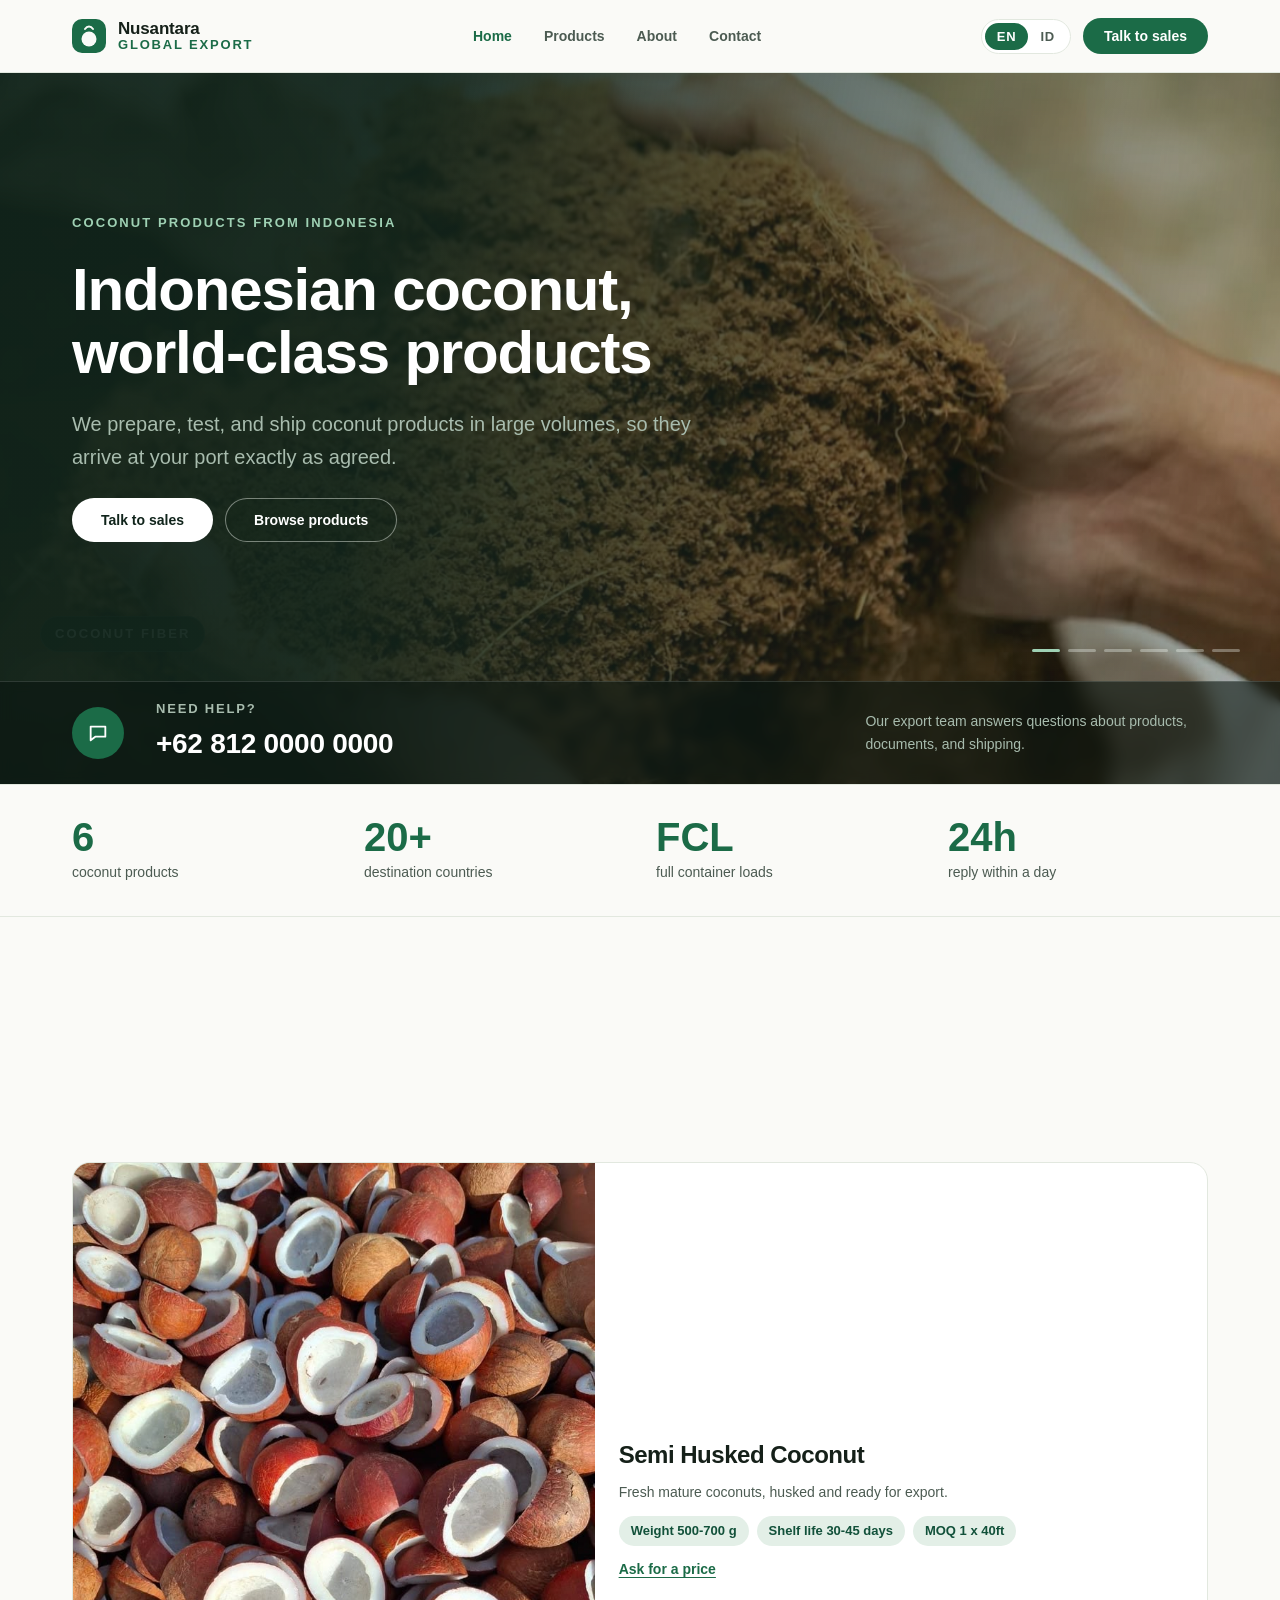
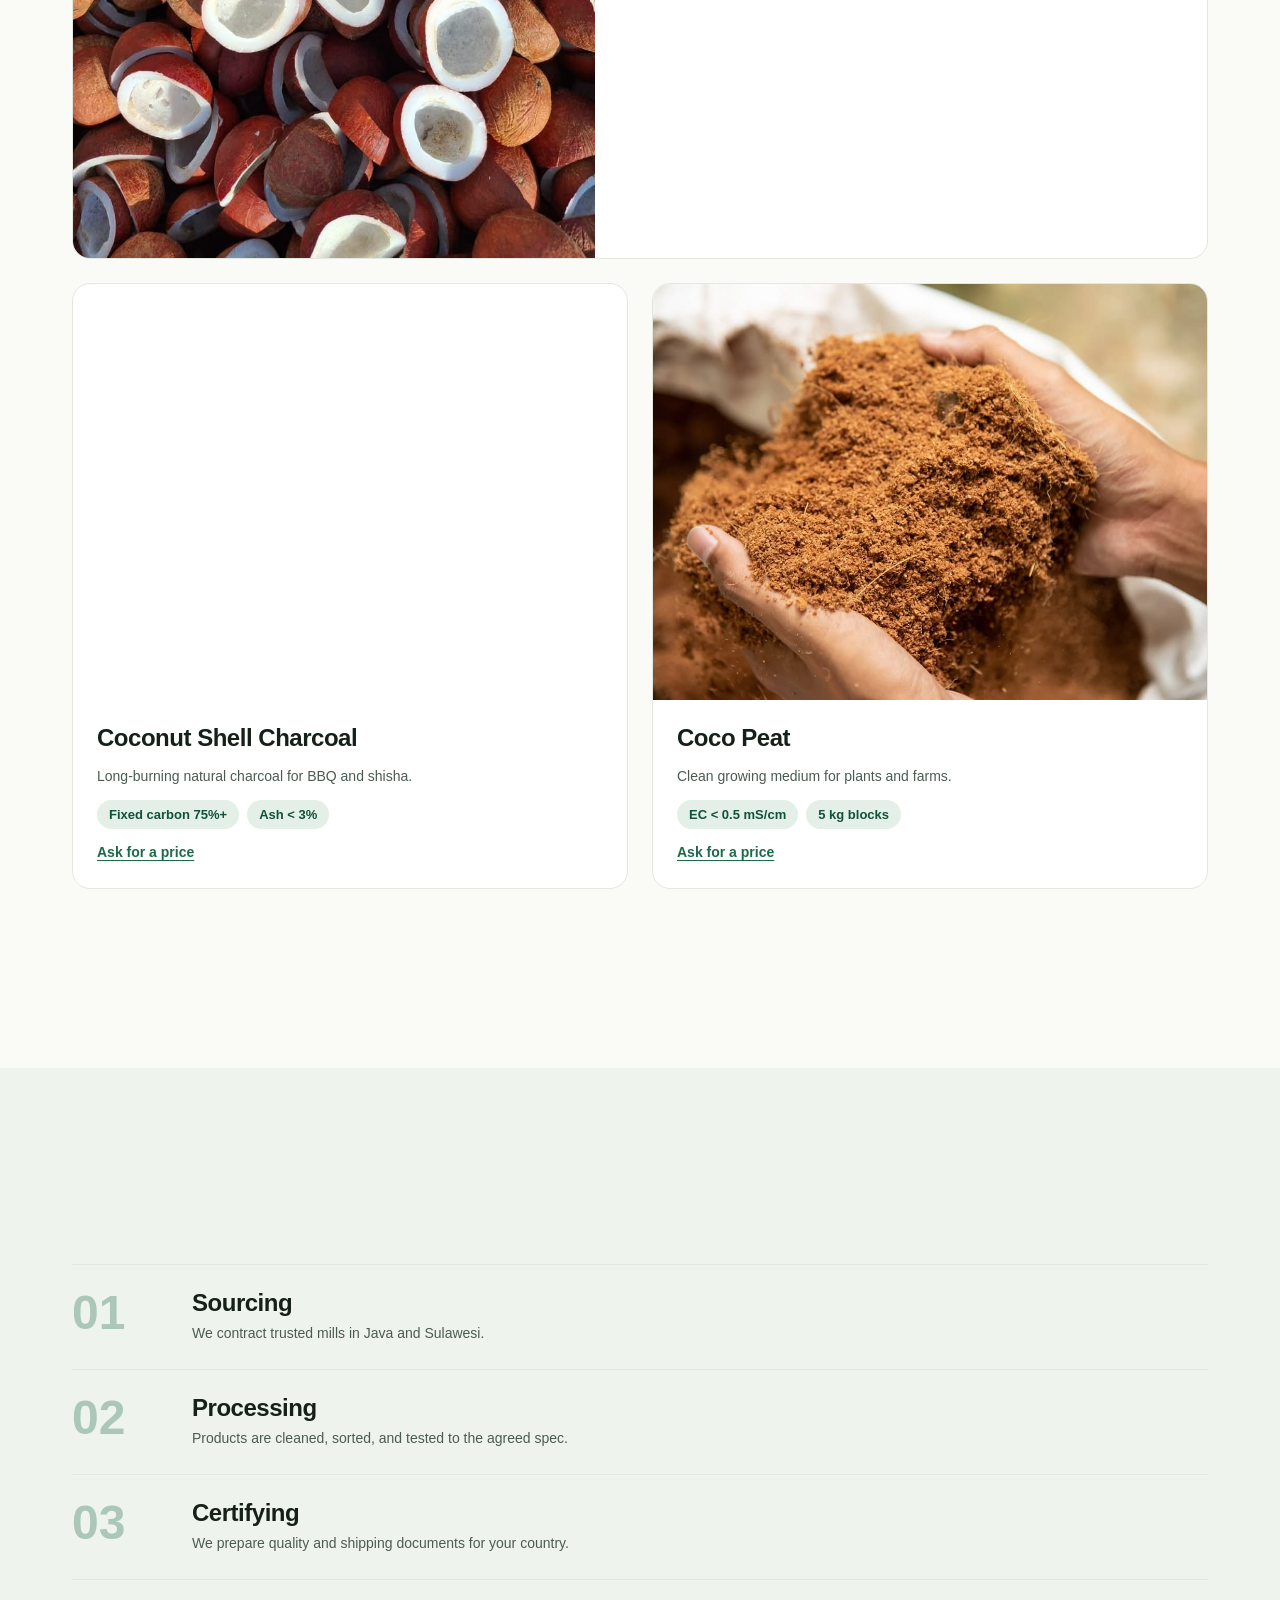
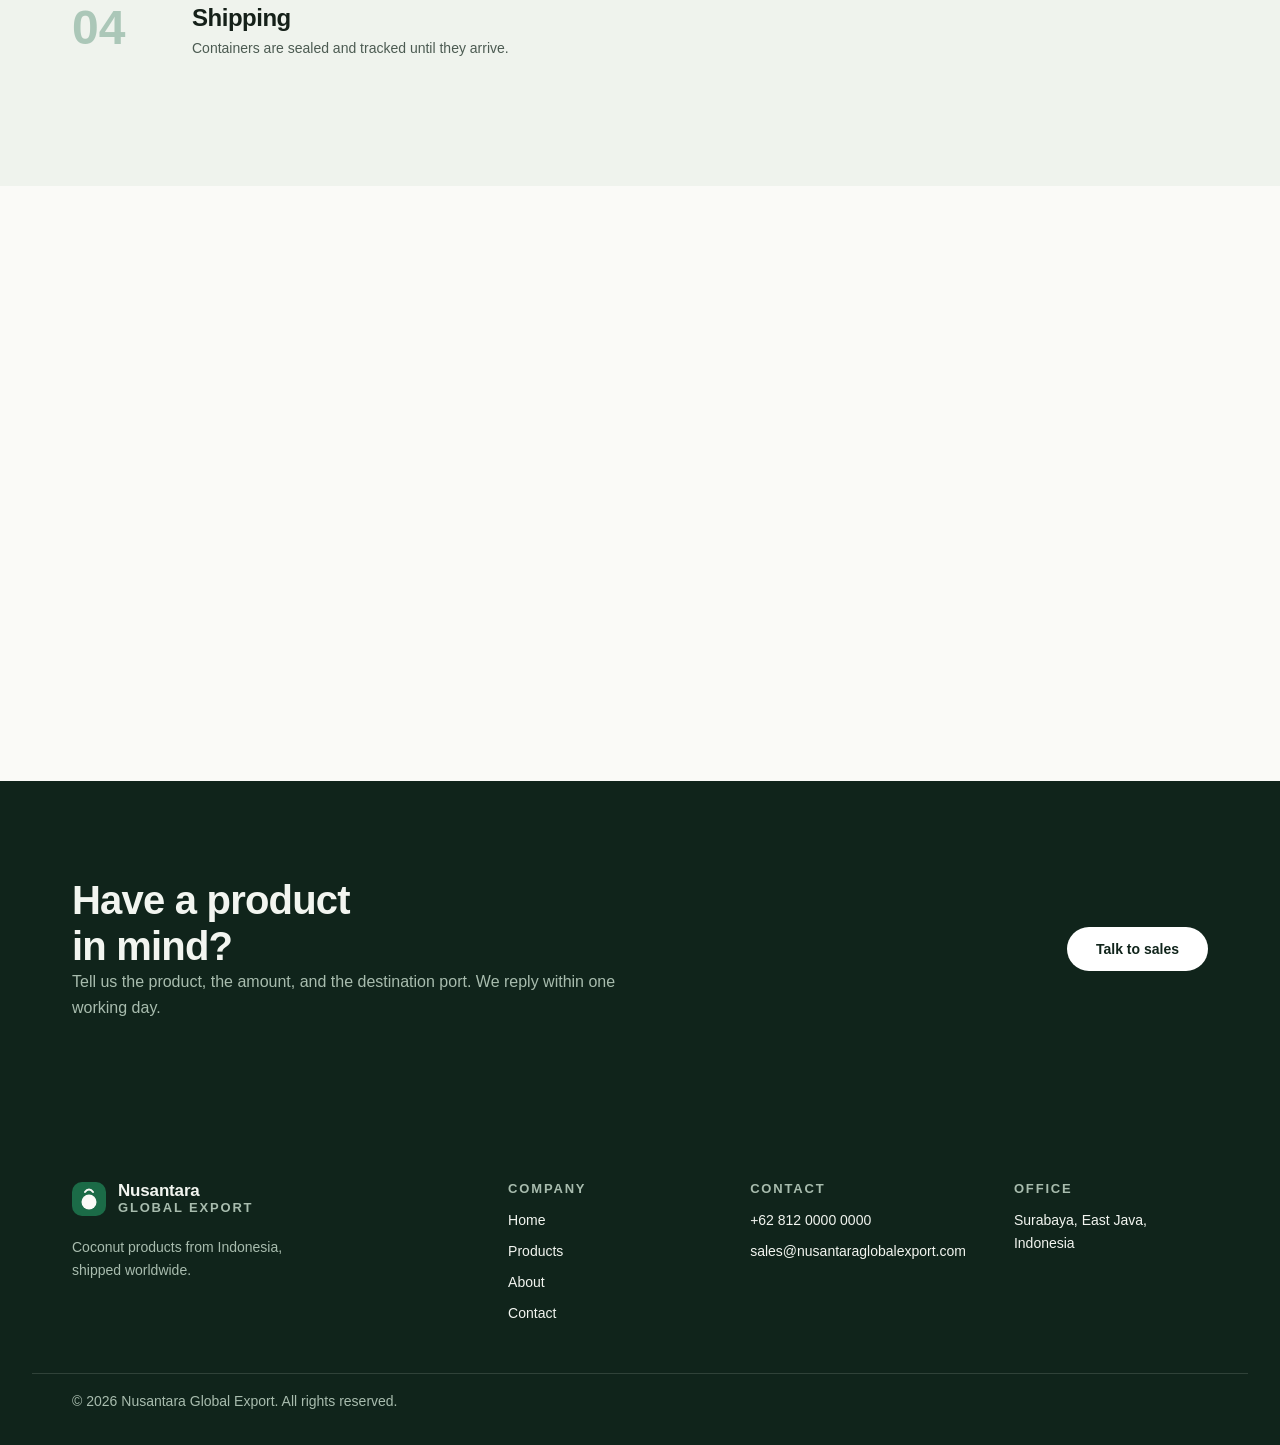
==== commit 4ac0e69f: "replace picsum with hero assets for product cards, update home.products.body copy" ====
--- a/index.html
+++ b/index.html
@@ -165,12 +165,11 @@
       <div class="container">
         <div class="section__head reveal">
           <h2 data-i18n="home.products.h2">What we ship</h2>
-          <p class="section__body" data-i18n="home.products.body">Six products today. More crops will follow as we onboard trusted suppliers.</p>
+          <p class="section__body" data-i18n="home.products.body">Six curated products, sourced from trusted mills and farms.</p>
         </div>
         <div class="product-grid reveal-group">
           <article class="product-card product-card--feature">
-            <!-- TODO: foto asli kelapa semi husked -->
-            <img class="product-card__media" src="https://picsum.photos/seed/nusantara-semi-husked/1200/800" width="1200" height="800" alt="Pile of semi husked brown coconuts" loading="lazy" decoding="async">
+            <img class="product-card__media" src="assets/hero/slide-4-semi-husked.jpg" width="1200" height="800" alt="Pile of semi husked brown coconuts" loading="lazy" decoding="async">
             <div class="product-card__body">
               <h3 data-i18n="products.semihusk.name">Semi Husked Coconut</h3>
               <p class="product-card__desc" data-i18n="products.semihusk.desc">Fresh mature coconuts, husked and ready for export.</p>
@@ -185,8 +184,7 @@
           </article>
 
           <article class="product-card">
-            <!-- TODO: foto asli arang batok kelapa -->
-            <img class="product-card__media" src="https://picsum.photos/seed/nusantara-charcoal/800/600" width="800" height="600" alt="Black coconut shell charcoal lumps" loading="lazy" decoding="async">
+            <img class="product-card__media" src="assets/hero/slide-3-charcoal.jpg" width="800" height="600" alt="Black coconut shell charcoal lumps" loading="lazy" decoding="async">
             <div class="product-card__body">
               <h3 data-i18n="products.charcoal.name">Coconut Shell Charcoal</h3>
               <p class="product-card__desc" data-i18n="products.charcoal.desc">Long-burning natural charcoal for BBQ and shisha.</p>
@@ -199,8 +197,7 @@
           </article>
 
           <article class="product-card">
-            <!-- TODO: foto asli coco peat -->
-            <img class="product-card__media" src="https://picsum.photos/seed/nusantara-cocopeat/800/600" width="800" height="600" alt="Compressed blocks of coco peat growing medium" loading="lazy" decoding="async">
+            <img class="product-card__media" src="assets/hero/slide-1-cocofiber.jpg" width="800" height="600" alt="Coconut fiber — coco peat husk product" loading="lazy" decoding="async">
             <div class="product-card__body">
               <h3 data-i18n="products.cocopeat.name">Coco Peat</h3>
               <p class="product-card__desc" data-i18n="products.cocopeat.desc">Clean growing medium for plants and farms.</p>
@@ -281,8 +278,7 @@
           </ul>
         </div>
         <div class="split__media reveal">
-          <!-- TODO: foto asli proses quality control / lab -->
-          <img src="https://picsum.photos/seed/nusantara-quality/1200/900" width="1200" height="900" alt="Inspector checking product quality before loading" loading="lazy" decoding="async">
+          <img src="assets/hero/slide-2-bales.jpg" width="1200" height="900" alt="Warehouse bales ready for quality check and export" loading="lazy" decoding="async">
         </div>
       </div>
     </section>
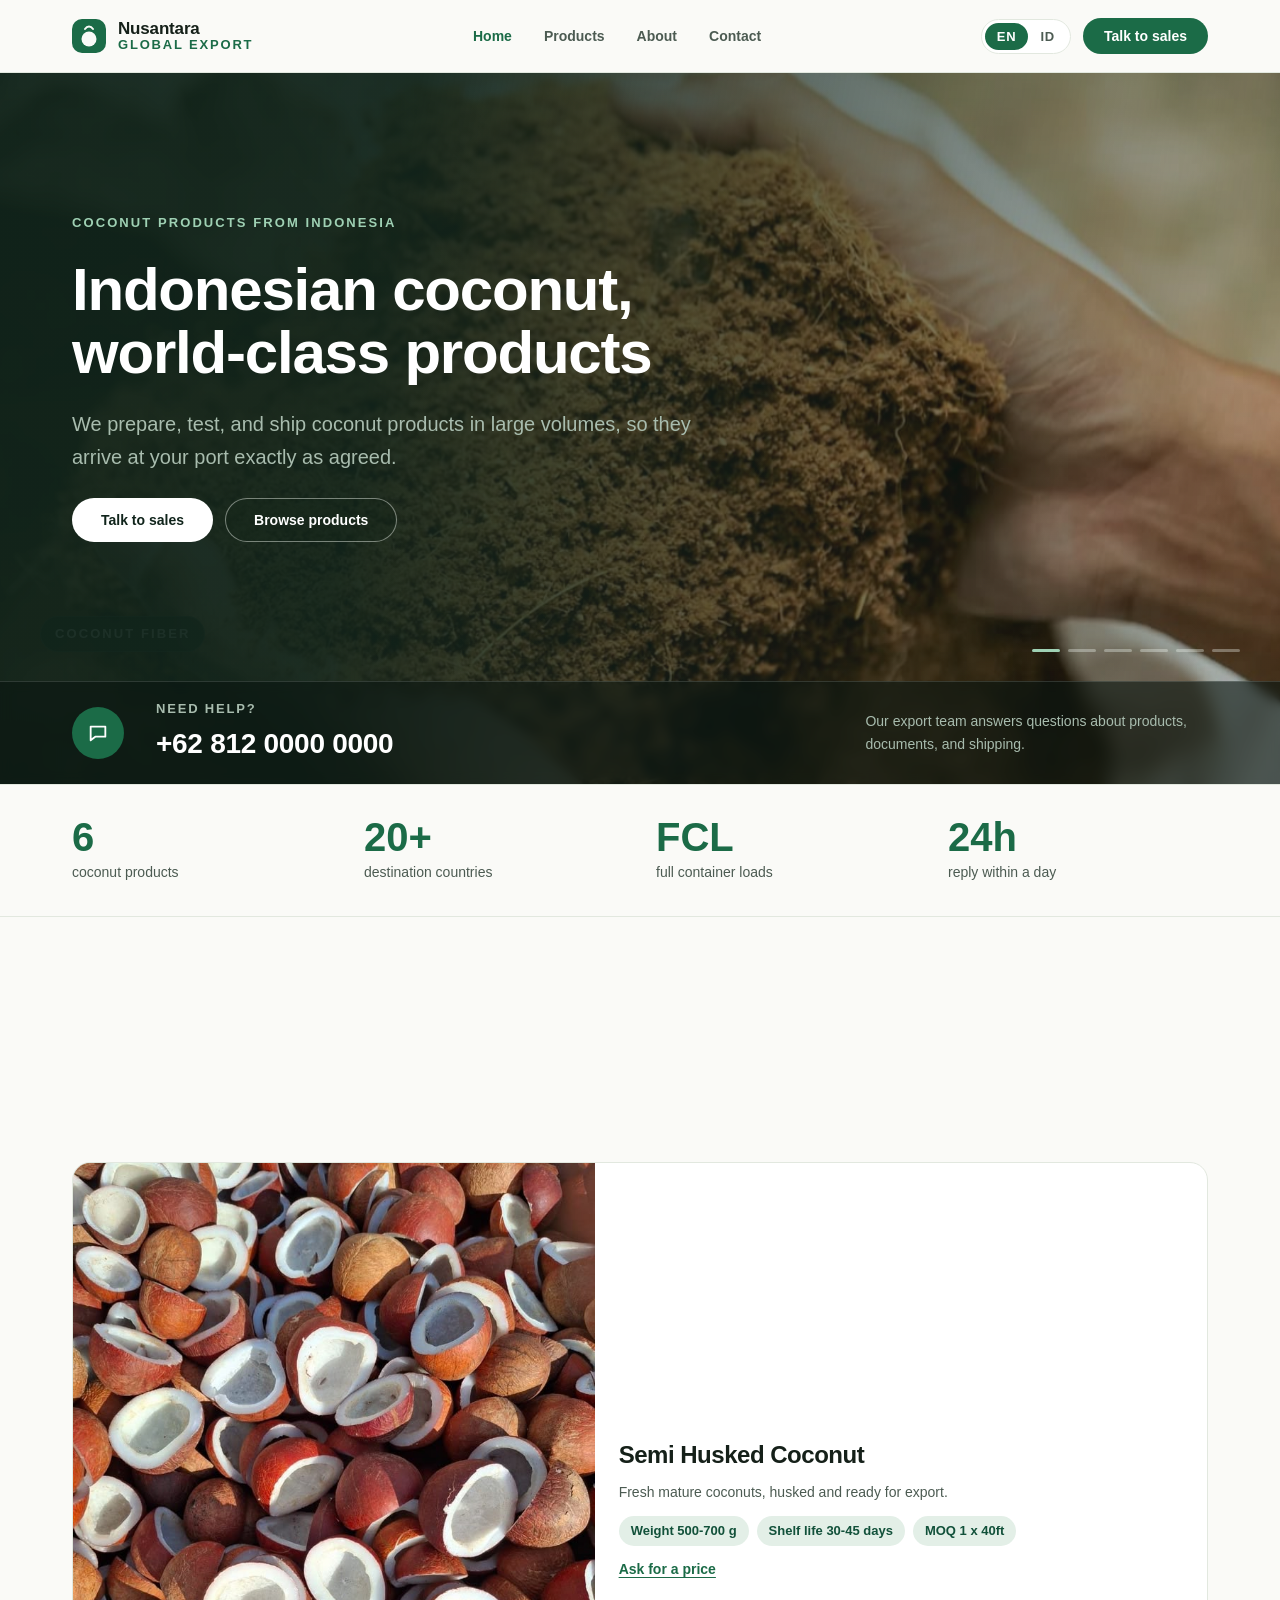
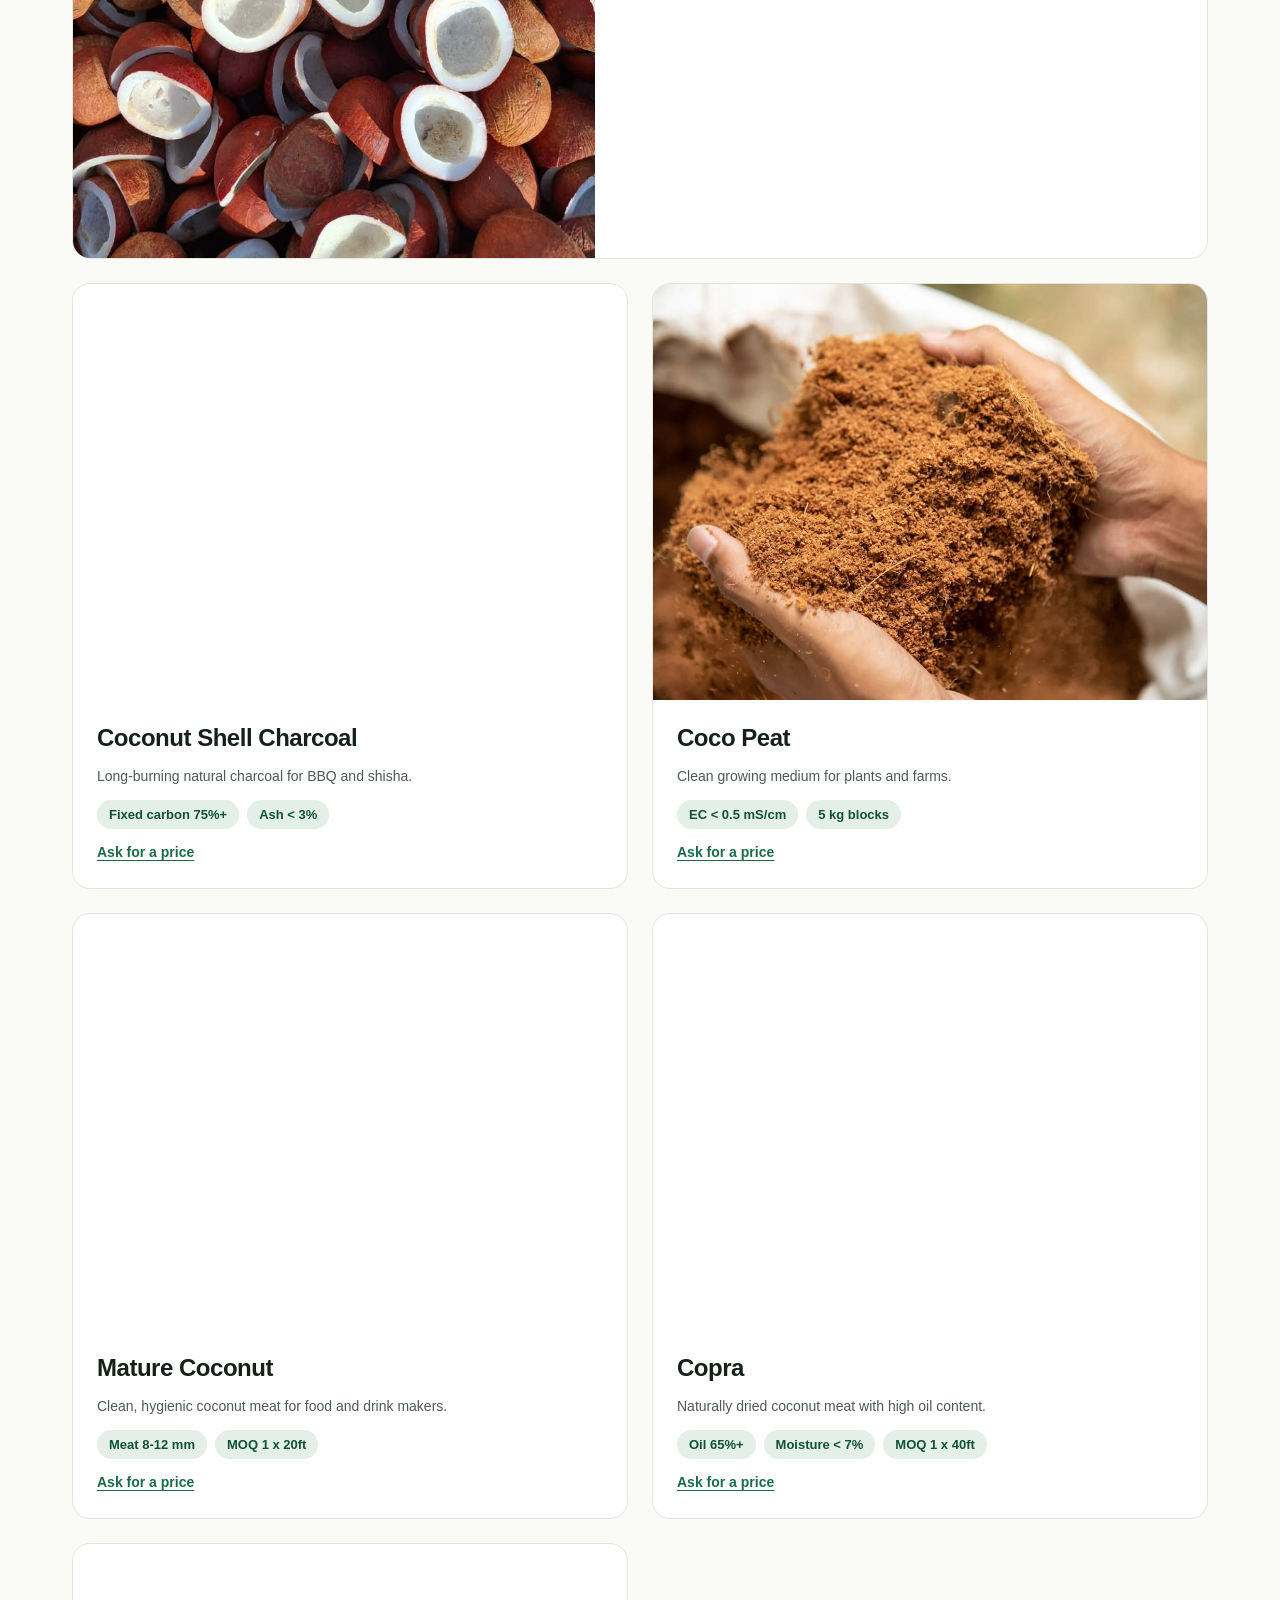
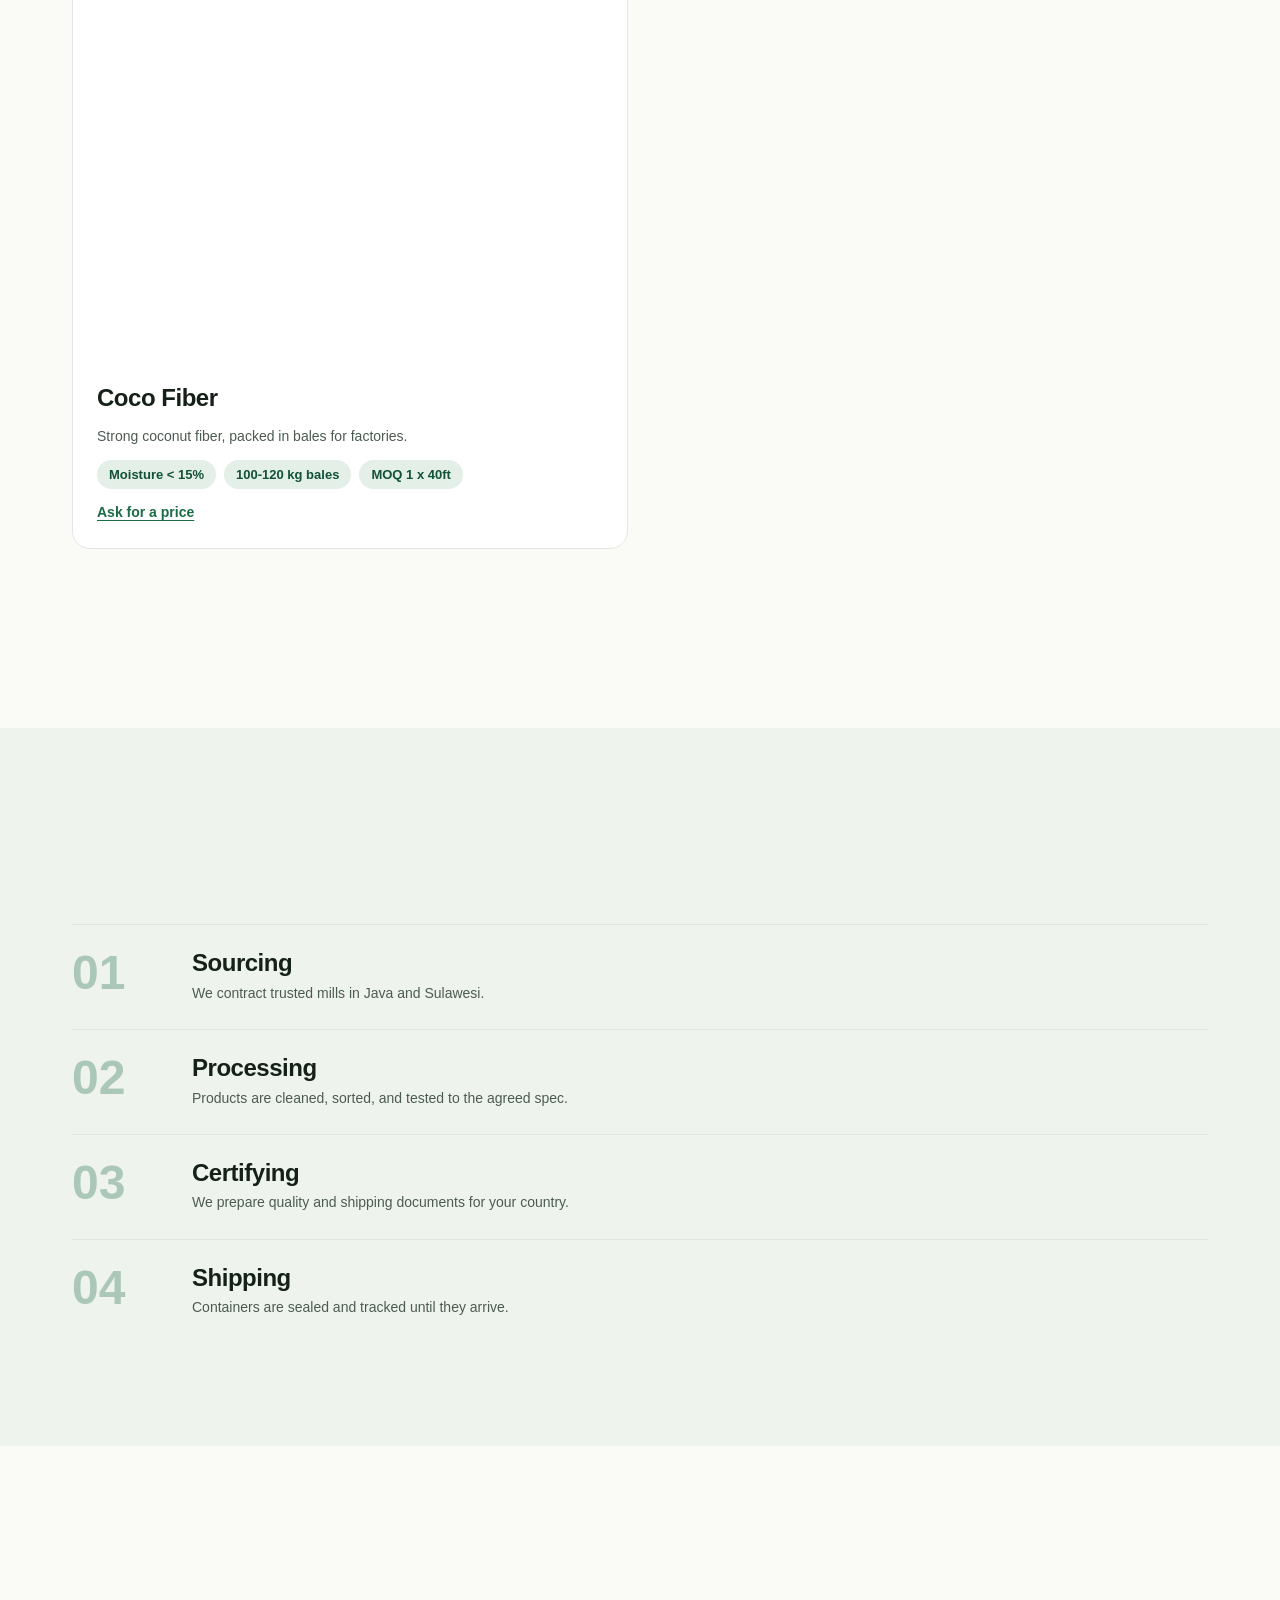
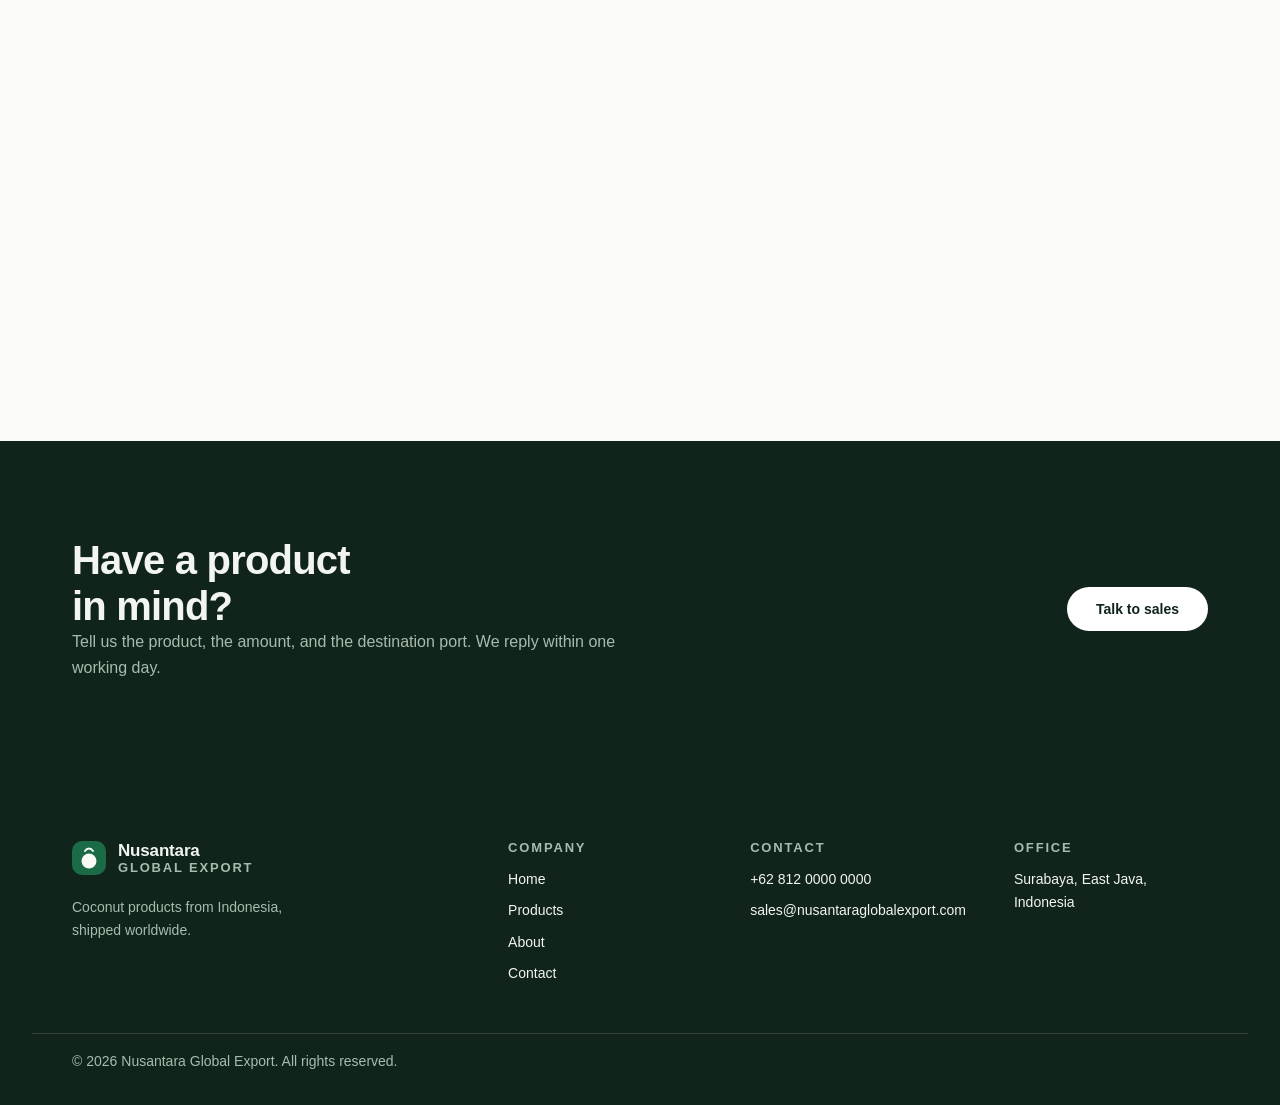
==== commit 398f0379: "homepage: show all 6 products (add mature, copra, coco fiber)" ====
--- a/index.html
+++ b/index.html
@@ -208,6 +208,47 @@
               <a class="product-card__link" href="contact.html?product=Coco%20Peat" data-i18n="products.card.cta">Ask for a price</a>
             </div>
           </article>
+
+          <article class="product-card">
+            <img class="product-card__media" src="assets/hero/slide-5-mature.jpg" width="800" height="600" alt="Whole mature coconuts" loading="lazy" decoding="async">
+            <div class="product-card__body">
+              <h3 data-i18n="products.mature.name">Mature Coconut</h3>
+              <p class="product-card__desc" data-i18n="products.mature.desc">Clean, hygienic coconut meat for food and drink makers.</p>
+              <ul class="product-card__specs" role="list">
+                <li class="chip">Meat 8-12 mm</li>
+                <li class="chip">MOQ 1 x 20ft</li>
+              </ul>
+              <a class="product-card__link" href="contact.html?product=Mature%20Coconut" data-i18n="products.card.cta">Ask for a price</a>
+            </div>
+          </article>
+
+          <article class="product-card">
+            <img class="product-card__media" src="assets/hero/slide-6-copra.jpg" width="800" height="600" alt="Dried copra coconut meat pieces" loading="lazy" decoding="async">
+            <div class="product-card__body">
+              <h3 data-i18n="products.copra.name">Copra</h3>
+              <p class="product-card__desc" data-i18n="products.copra.desc">Naturally dried coconut meat with high oil content.</p>
+              <ul class="product-card__specs" role="list">
+                <li class="chip">Oil 65%+</li>
+                <li class="chip">Moisture &lt; 7%</li>
+                <li class="chip">MOQ 1 x 40ft</li>
+              </ul>
+              <a class="product-card__link" href="contact.html?product=Copra" data-i18n="products.card.cta">Ask for a price</a>
+            </div>
+          </article>
+
+          <article class="product-card">
+            <img class="product-card__media" src="assets/hero/slide-2-bales.jpg" width="800" height="600" alt="Bales of coco fiber stacked in warehouse" loading="lazy" decoding="async">
+            <div class="product-card__body">
+              <h3 data-i18n="products.fiber.name">Coco Fiber</h3>
+              <p class="product-card__desc" data-i18n="products.fiber.desc">Strong coconut fiber, packed in bales for factories.</p>
+              <ul class="product-card__specs" role="list">
+                <li class="chip">Moisture &lt; 15%</li>
+                <li class="chip">100-120 kg bales</li>
+                <li class="chip">MOQ 1 x 40ft</li>
+              </ul>
+              <a class="product-card__link" href="contact.html?product=Coco%20Fiber" data-i18n="products.card.cta">Ask for a price</a>
+            </div>
+          </article>
         </div>
         <div class="section__foot reveal">
           <a class="btn btn--ghost" href="products.html" data-i18n="home.products.link">See full catalog</a>
